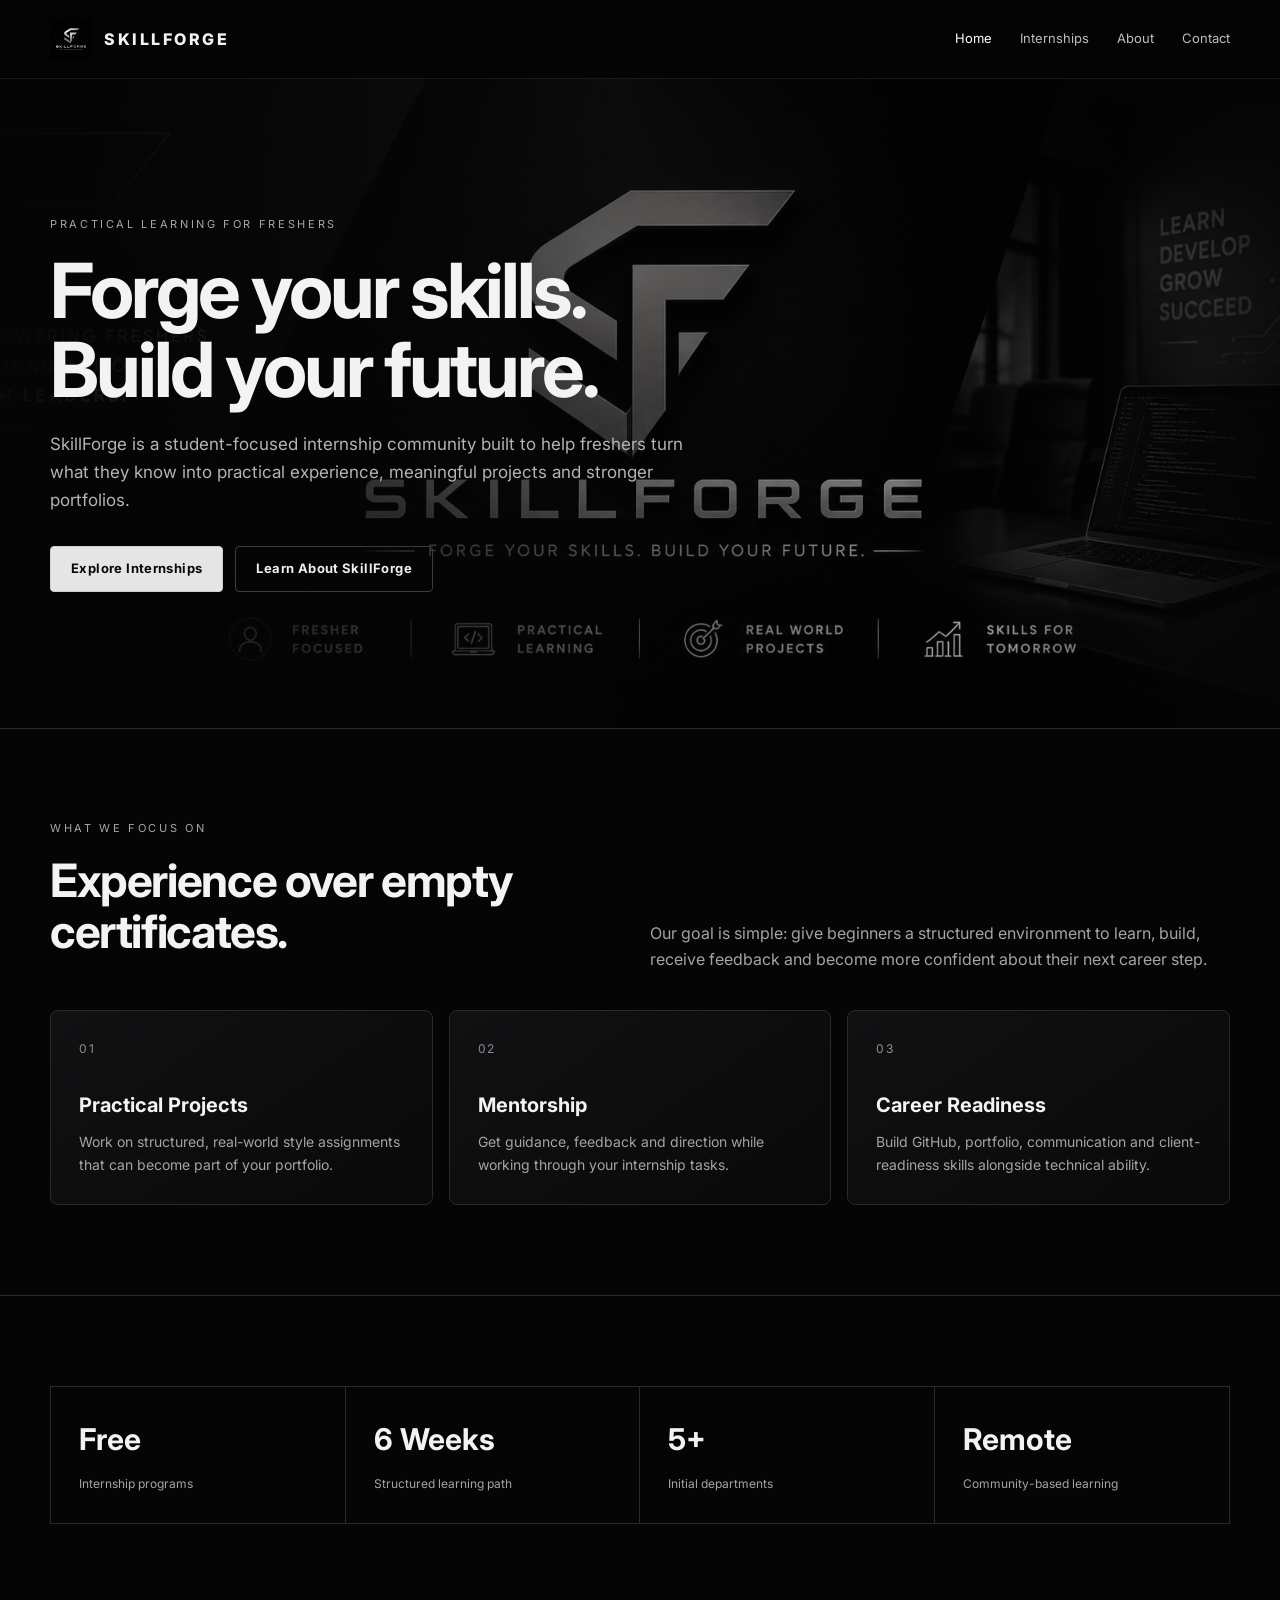
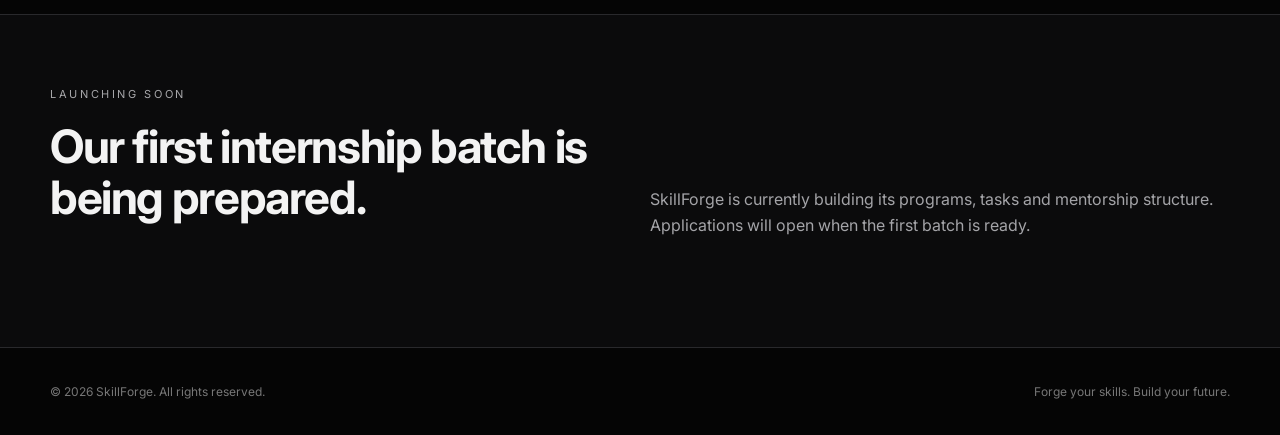
==== index.html @ a4fa40b6 "Initial SkillForge website" ====
<!doctype html>
<html lang="en">
<head><meta charset="utf-8"><meta name="viewport" content="width=device-width,initial-scale=1">
<title>SkillForge | Forge Your Skills. Build Your Future.</title><meta name="description" content="SkillForge helps students and freshers gain practical experience through internships, real-world projects and mentorship.">
<link rel="stylesheet" href="styles.css"></head>
<body>
<header class="nav"><div class="container nav-inner">
<a class="brand" href="index.html"><img src="assets/skillforge-logo.png" alt="SkillForge logo"><span>SKILLFORGE</span></a>
<button class="menu" aria-label="Open menu">Menu</button>
<nav class="links"><a class="active" href="index.html">Home</a><a href="internships.html">Internships</a><a href="about.html">About</a><a href="contact.html">Contact</a></nav>
</div></header>
<main>
<section class="hero"><div class="container"><div class="hero-content">
<div class="eyebrow">Practical learning for freshers</div>
<h1>Forge your skills. Build your future.</h1>
<p class="lead">SkillForge is a student-focused internship community built to help freshers turn what they know into practical experience, meaningful projects and stronger portfolios.</p>
<div class="buttons"><a class="btn" href="internships.html">Explore Internships</a><a class="btn secondary" href="about.html">Learn About SkillForge</a></div>
</div></div></section>
<section class="section"><div class="container">
<div class="section-head"><div><div class="eyebrow">What we focus on</div><h2>Experience over empty certificates.</h2></div><p>Our goal is simple: give beginners a structured environment to learn, build, receive feedback and become more confident about their next career step.</p></div>
<div class="grid">
<article class="card"><div class="number">01</div><h3>Practical Projects</h3><p>Work on structured, real-world style assignments that can become part of your portfolio.</p></article>
<article class="card"><div class="number">02</div><h3>Mentorship</h3><p>Get guidance, feedback and direction while working through your internship tasks.</p></article>
<article class="card"><div class="number">03</div><h3>Career Readiness</h3><p>Build GitHub, portfolio, communication and client-readiness skills alongside technical ability.</p></article>
</div></div></section>
<section class="section"><div class="container">
<div class="stats"><div class="stat"><strong>Free</strong><span>Internship programs</span></div><div class="stat"><strong>6 Weeks</strong><span>Structured learning path</span></div><div class="stat"><strong>5+</strong><span>Initial departments</span></div><div class="stat"><strong>Remote</strong><span>Community-based learning</span></div></div>
</div></section>
<section class="cta"><div class="container"><div class="section-head"><div><div class="eyebrow">Launching soon</div><h2>Our first internship batch is being prepared.</h2></div><p>SkillForge is currently building its programs, tasks and mentorship structure. Applications will open when the first batch is ready.</p></div></div></section>
</main>
<footer class="footer"><div class="container footer-inner"><span>© <span id="year"></span> SkillForge. All rights reserved.</span><span>Forge your skills. Build your future.</span></div></footer>
<script src="script.js"></script></body></html>
---- styles.css ----
@import url('https://fonts.googleapis.com/css2?family=Inter:wght@400;500;600;700;800&display=swap');

:root{
  --bg:#050505;
  --panel:#0d0d0e;
  --panel-2:#121214;
  --text:#f3f3f3;
  --muted:#a4a4a8;
  --line:#29292c;
  --silver:#d8d8d8;
  --silver-2:#8f8f93;
  --max:1180px;
}
*{box-sizing:border-box;margin:0;padding:0}
html{scroll-behavior:smooth}
body{
  font-family:Inter,system-ui,-apple-system,BlinkMacSystemFont,"Segoe UI",sans-serif;
  background:var(--bg); color:var(--text); line-height:1.65;
}
a{color:inherit;text-decoration:none}
img{max-width:100%;display:block}
.container{width:min(var(--max),calc(100% - 40px));margin:auto}
.nav{
  position:sticky;top:0;z-index:20;
  background:rgba(5,5,5,.88);backdrop-filter:blur(14px);
  border-bottom:1px solid rgba(255,255,255,.08);
}
.nav-inner{height:78px;display:flex;align-items:center;justify-content:space-between;gap:30px}
.brand{display:flex;align-items:center;gap:12px;font-weight:800;letter-spacing:.16em}
.brand img{width:42px;height:42px;object-fit:contain}
.brand span{font-size:16px}
.links{display:flex;align-items:center;gap:28px}
.links a{font-size:13px;color:#bdbdc1;transition:.2s}
.links a:hover,.links a.active{color:#fff}
.menu{display:none;background:none;border:1px solid var(--line);color:#fff;padding:9px 11px;border-radius:8px}
.hero{
  min-height:650px;display:flex;align-items:center;
  background:
    linear-gradient(90deg,rgba(5,5,5,.98) 0%,rgba(5,5,5,.76) 38%,rgba(5,5,5,.35) 75%,rgba(5,5,5,.82) 100%),
    url("assets/skillforge-cover.png") center/cover no-repeat;
  border-bottom:1px solid var(--line);
}
.hero-content{max-width:650px;padding:90px 0}
.eyebrow{text-transform:uppercase;letter-spacing:.24em;font-size:11px;color:#a7a7aa;margin-bottom:18px}
h1{font-size:clamp(42px,6vw,76px);line-height:1.03;letter-spacing:-.04em;margin-bottom:22px}
h2{font-size:clamp(30px,4vw,46px);line-height:1.1;letter-spacing:-.03em;margin-bottom:16px}
h3{font-size:20px;margin-bottom:8px}
.lead{font-size:17px;color:#b4b4b8;max-width:650px}
.buttons{display:flex;gap:12px;flex-wrap:wrap;margin-top:32px}
.btn{
  display:inline-flex;align-items:center;justify-content:center;
  min-height:46px;padding:0 20px;border-radius:4px;
  font-size:13px;font-weight:700;letter-spacing:.03em;
  border:1px solid #d0d0d0;background:#e5e5e5;color:#090909;
}
.btn.secondary{background:transparent;color:#eee;border-color:#3b3b3f}
.btn:hover{transform:translateY(-1px)}
.section{padding:90px 0;border-bottom:1px solid var(--line)}
.section-head{display:flex;justify-content:space-between;gap:30px;align-items:end;margin-bottom:38px}
.section-head p{color:var(--muted);max-width:580px}
.grid{display:grid;grid-template-columns:repeat(3,1fr);gap:16px}
.card{
  background:linear-gradient(145deg,#111113,#090909);
  border:1px solid var(--line);padding:28px;border-radius:8px;
}
.card p{color:var(--muted);font-size:14px}
.number{font-size:12px;letter-spacing:.15em;color:#8e8e92;margin-bottom:30px}
.stats{display:grid;grid-template-columns:repeat(4,1fr);border:1px solid var(--line)}
.stat{padding:28px;border-right:1px solid var(--line)}
.stat:last-child{border-right:0}
.stat strong{display:block;font-size:30px;margin-bottom:4px}
.stat span{font-size:12px;color:var(--muted)}
.page-hero{padding:100px 0 70px;background:radial-gradient(circle at 75% 20%,#18181a 0,#070707 42%,#050505 72%);border-bottom:1px solid var(--line)}
.page-hero p{color:var(--muted);max-width:700px}
.list{display:grid;gap:12px}
.list-item{display:flex;gap:16px;padding:20px 0;border-bottom:1px solid var(--line)}
.list-item b{min-width:34px;color:#aaa}
.cta{padding:70px 0;background:#0b0b0c}
.footer{padding:34px 0;color:#777;border-top:1px solid var(--line)}
.footer-inner{display:flex;justify-content:space-between;gap:20px;font-size:12px}
.form{max-width:760px}
label{display:block;font-size:12px;color:#bbb;margin-bottom:7px}
input,textarea,select{
  width:100%;background:#0b0b0c;border:1px solid #303034;color:#fff;
  padding:13px 14px;border-radius:4px;font:inherit;margin-bottom:18px;
}
textarea{min-height:150px;resize:vertical}
.note{font-size:12px;color:#777;margin-top:12px}
@media(max-width:800px){
  .links{display:none;position:absolute;left:20px;right:20px;top:72px;background:#0b0b0c;border:1px solid var(--line);padding:18px;flex-direction:column;align-items:flex-start}
  .links.open{display:flex}
  .menu{display:block}
  .grid{grid-template-columns:1fr}
  .stats{grid-template-columns:1fr 1fr}
  .stat:nth-child(2){border-right:0}
  .stat{border-bottom:1px solid var(--line)}
  .stat:nth-child(3){border-right:1px solid var(--line)}
  .hero{min-height:590px;background-position:center}
  .section{padding:65px 0}
  .section-head{display:block}
  .footer-inner{display:block}
}
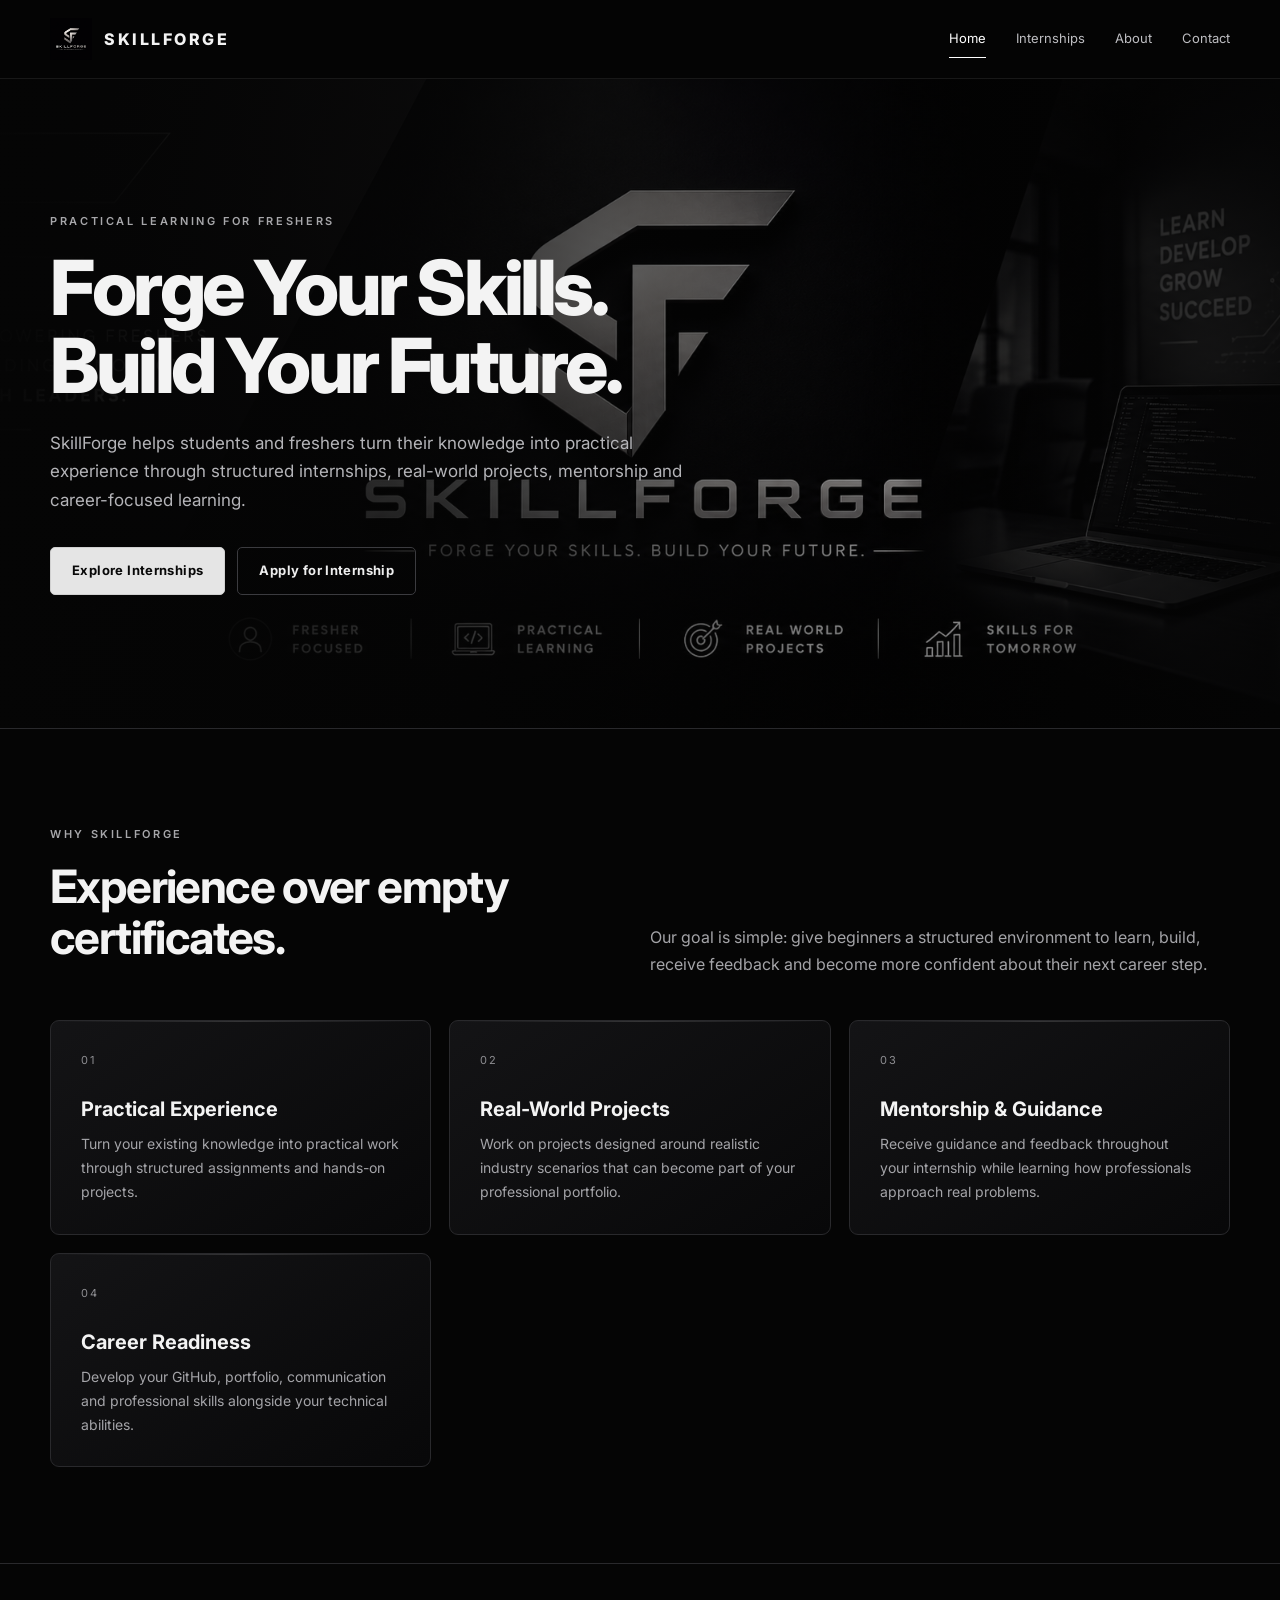
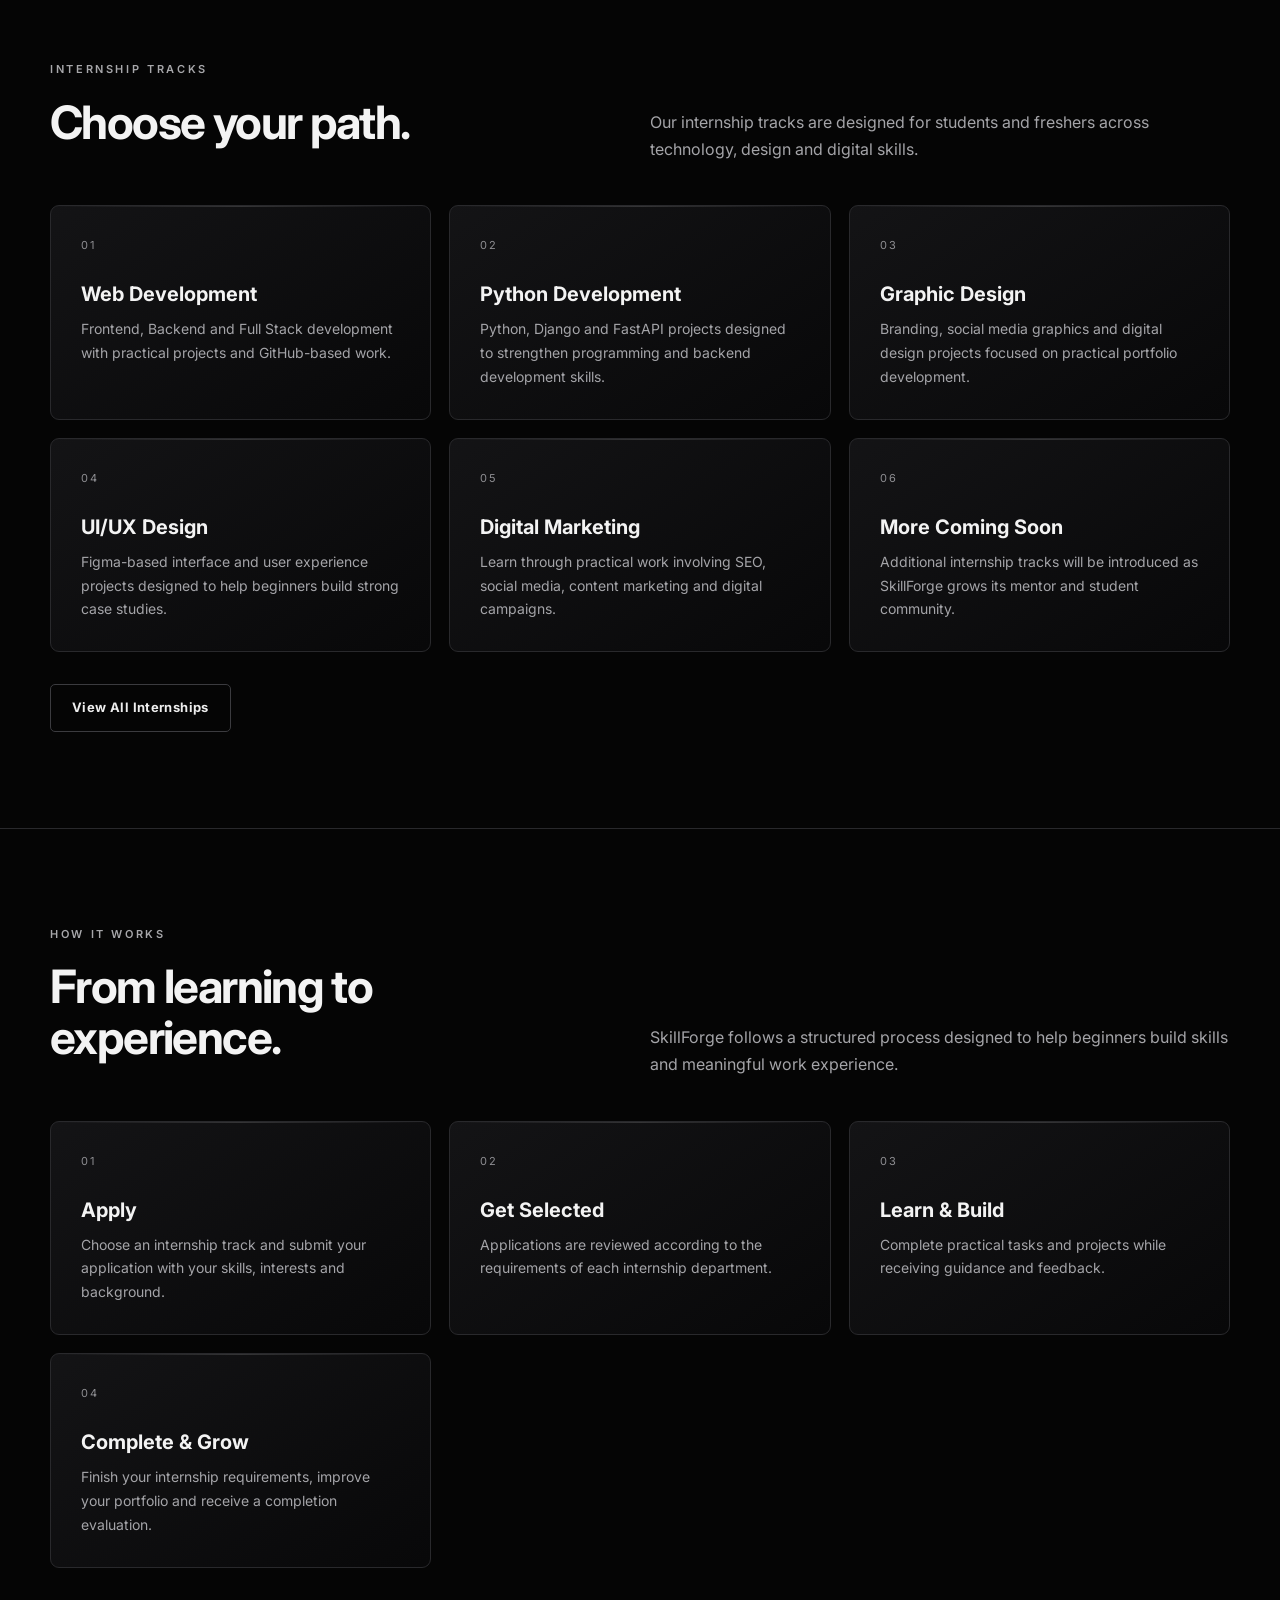
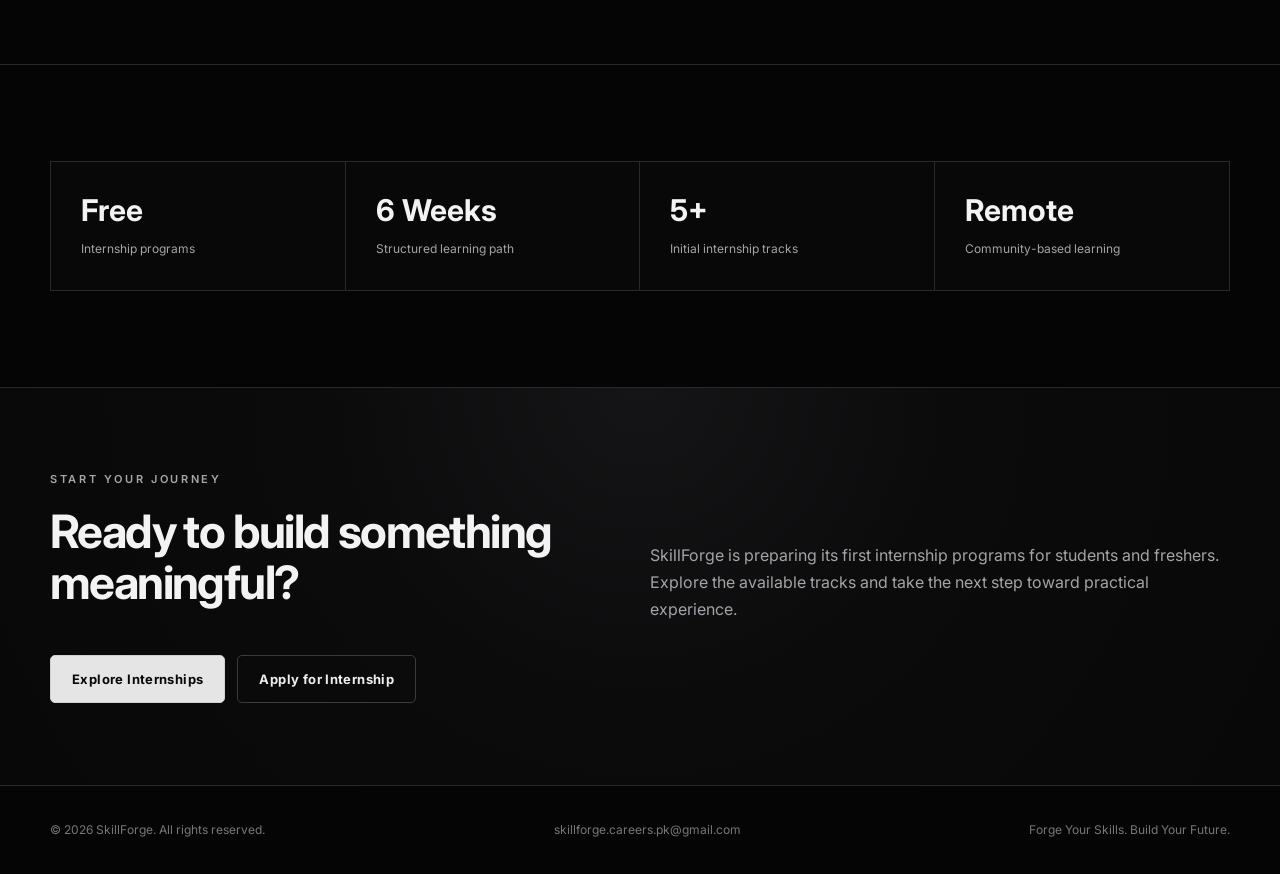
==== commit a4eaa24f: "Polish SkillForge website" ====
--- a/index.html
+++ b/index.html
@@ -1,32 +1,577 @@
 <!doctype html>
 <html lang="en">
-<head><meta charset="utf-8"><meta name="viewport" content="width=device-width,initial-scale=1">
-<title>SkillForge | Forge Your Skills. Build Your Future.</title><meta name="description" content="SkillForge helps students and freshers gain practical experience through internships, real-world projects and mentorship.">
-<link rel="stylesheet" href="styles.css"></head>
+
+<head>
+  <meta charset="utf-8">
+  <meta name="viewport" content="width=device-width,initial-scale=1">
+
+  <title>SkillForge | Forge Your Skills. Build Your Future.</title>
+
+  <meta
+    name="description"
+    content="SkillForge helps students and freshers gain practical experience through structured internships, real-world projects, mentorship and career-focused learning."
+  >
+
+  <link rel="stylesheet" href="styles.css">
+</head>
+
 <body>
-<header class="nav"><div class="container nav-inner">
-<a class="brand" href="index.html"><img src="assets/skillforge-logo.png" alt="SkillForge logo"><span>SKILLFORGE</span></a>
-<button class="menu" aria-label="Open menu">Menu</button>
-<nav class="links"><a class="active" href="index.html">Home</a><a href="internships.html">Internships</a><a href="about.html">About</a><a href="contact.html">Contact</a></nav>
-</div></header>
-<main>
-<section class="hero"><div class="container"><div class="hero-content">
-<div class="eyebrow">Practical learning for freshers</div>
-<h1>Forge your skills. Build your future.</h1>
-<p class="lead">SkillForge is a student-focused internship community built to help freshers turn what they know into practical experience, meaningful projects and stronger portfolios.</p>
-<div class="buttons"><a class="btn" href="internships.html">Explore Internships</a><a class="btn secondary" href="about.html">Learn About SkillForge</a></div>
-</div></div></section>
-<section class="section"><div class="container">
-<div class="section-head"><div><div class="eyebrow">What we focus on</div><h2>Experience over empty certificates.</h2></div><p>Our goal is simple: give beginners a structured environment to learn, build, receive feedback and become more confident about their next career step.</p></div>
-<div class="grid">
-<article class="card"><div class="number">01</div><h3>Practical Projects</h3><p>Work on structured, real-world style assignments that can become part of your portfolio.</p></article>
-<article class="card"><div class="number">02</div><h3>Mentorship</h3><p>Get guidance, feedback and direction while working through your internship tasks.</p></article>
-<article class="card"><div class="number">03</div><h3>Career Readiness</h3><p>Build GitHub, portfolio, communication and client-readiness skills alongside technical ability.</p></article>
-</div></div></section>
-<section class="section"><div class="container">
-<div class="stats"><div class="stat"><strong>Free</strong><span>Internship programs</span></div><div class="stat"><strong>6 Weeks</strong><span>Structured learning path</span></div><div class="stat"><strong>5+</strong><span>Initial departments</span></div><div class="stat"><strong>Remote</strong><span>Community-based learning</span></div></div>
-</div></section>
-<section class="cta"><div class="container"><div class="section-head"><div><div class="eyebrow">Launching soon</div><h2>Our first internship batch is being prepared.</h2></div><p>SkillForge is currently building its programs, tasks and mentorship structure. Applications will open when the first batch is ready.</p></div></div></section>
-</main>
-<footer class="footer"><div class="container footer-inner"><span>© <span id="year"></span> SkillForge. All rights reserved.</span><span>Forge your skills. Build your future.</span></div></footer>
-<script src="script.js"></script></body></html>+
+  <!-- NAVIGATION -->
+  <header class="nav">
+    <div class="container nav-inner">
+
+      <a class="brand" href="index.html">
+        <img src="assets/skillforge-logo.png" alt="SkillForge logo">
+        <span>SKILLFORGE</span>
+      </a>
+
+      <button class="menu" aria-label="Open menu">
+        Menu
+      </button>
+
+      <nav class="links">
+        <a class="active" href="index.html">Home</a>
+        <a href="internships.html">Internships</a>
+        <a href="about.html">About</a>
+        <a href="contact.html">Contact</a>
+      </nav>
+
+    </div>
+  </header>
+
+
+  <main>
+
+    <!-- HERO SECTION -->
+    <section class="hero">
+
+      <div class="container">
+
+        <div class="hero-content">
+
+          <div class="eyebrow">
+            PRACTICAL LEARNING FOR FRESHERS
+          </div>
+
+          <h1>
+            Forge Your Skills.<br>
+            Build Your Future.
+          </h1>
+
+          <p class="lead">
+            SkillForge helps students and freshers turn their knowledge
+            into practical experience through structured internships,
+            real-world projects, mentorship and career-focused learning.
+          </p>
+
+          <div class="buttons">
+
+            <a class="btn" href="internships.html">
+              Explore Internships
+            </a>
+
+            <a
+              class="btn secondary"
+              href="https://docs.google.com/forms/d/e/1FAIpQLScp_QTxuHigA4d_ln9LkwGpGpLbpbYyFqH_f4jM0b0u-lU4zQ/viewform?usp=header"
+              target="_blank"
+              rel="noopener noreferrer"
+            >
+              Apply for Internship
+            </a>
+
+          </div>
+
+        </div>
+
+      </div>
+
+    </section>
+
+
+    <!-- WHY SKILLFORGE -->
+    <section class="section">
+
+      <div class="container">
+
+        <div class="section-head">
+
+          <div>
+
+            <div class="eyebrow">
+              WHY SKILLFORGE
+            </div>
+
+            <h2>
+              Experience over empty certificates.
+            </h2>
+
+          </div>
+
+          <p>
+            Our goal is simple: give beginners a structured environment
+            to learn, build, receive feedback and become more confident
+            about their next career step.
+          </p>
+
+        </div>
+
+
+        <div class="grid">
+
+          <article class="card">
+
+            <div class="number">
+              01
+            </div>
+
+            <h3>
+              Practical Experience
+            </h3>
+
+            <p>
+              Turn your existing knowledge into practical work through
+              structured assignments and hands-on projects.
+            </p>
+
+          </article>
+
+
+          <article class="card">
+
+            <div class="number">
+              02
+            </div>
+
+            <h3>
+              Real-World Projects
+            </h3>
+
+            <p>
+              Work on projects designed around realistic industry
+              scenarios that can become part of your professional portfolio.
+            </p>
+
+          </article>
+
+
+          <article class="card">
+
+            <div class="number">
+              03
+            </div>
+
+            <h3>
+              Mentorship & Guidance
+            </h3>
+
+            <p>
+              Receive guidance and feedback throughout your internship
+              while learning how professionals approach real problems.
+            </p>
+
+          </article>
+
+
+          <article class="card">
+
+            <div class="number">
+              04
+            </div>
+
+            <h3>
+              Career Readiness
+            </h3>
+
+            <p>
+              Develop your GitHub, portfolio, communication and
+              professional skills alongside your technical abilities.
+            </p>
+
+          </article>
+
+        </div>
+
+      </div>
+
+    </section>
+
+
+    <!-- INTERNSHIP TRACKS -->
+    <section class="section">
+
+      <div class="container">
+
+        <div class="section-head">
+
+          <div>
+
+            <div class="eyebrow">
+              INTERNSHIP TRACKS
+            </div>
+
+            <h2>
+              Choose your path.
+            </h2>
+
+          </div>
+
+          <p>
+            Our internship tracks are designed for students and freshers
+            across technology, design and digital skills.
+          </p>
+
+        </div>
+
+
+        <div class="grid">
+
+          <article class="card">
+
+            <div class="number">
+              01
+            </div>
+
+            <h3>
+              Web Development
+            </h3>
+
+            <p>
+              Frontend, Backend and Full Stack development with
+              practical projects and GitHub-based work.
+            </p>
+
+          </article>
+
+
+          <article class="card">
+
+            <div class="number">
+              02
+            </div>
+
+            <h3>
+              Python Development
+            </h3>
+
+            <p>
+              Python, Django and FastAPI projects designed to strengthen
+              programming and backend development skills.
+            </p>
+
+          </article>
+
+
+          <article class="card">
+
+            <div class="number">
+              03
+            </div>
+
+            <h3>
+              Graphic Design
+            </h3>
+
+            <p>
+              Branding, social media graphics and digital design projects
+              focused on practical portfolio development.
+            </p>
+
+          </article>
+
+
+          <article class="card">
+
+            <div class="number">
+              04
+            </div>
+
+            <h3>
+              UI/UX Design
+            </h3>
+
+            <p>
+              Figma-based interface and user experience projects designed
+              to help beginners build strong case studies.
+            </p>
+
+          </article>
+
+
+          <article class="card">
+
+            <div class="number">
+              05
+            </div>
+
+            <h3>
+              Digital Marketing
+            </h3>
+
+            <p>
+              Learn through practical work involving SEO, social media,
+              content marketing and digital campaigns.
+            </p>
+
+          </article>
+
+
+          <article class="card">
+
+            <div class="number">
+              06
+            </div>
+
+            <h3>
+              More Coming Soon
+            </h3>
+
+            <p>
+              Additional internship tracks will be introduced as
+              SkillForge grows its mentor and student community.
+            </p>
+
+          </article>
+
+        </div>
+
+
+        <div class="buttons">
+
+          <a class="btn secondary" href="internships.html">
+            View All Internships
+          </a>
+
+        </div>
+
+      </div>
+
+    </section>
+
+
+    <!-- HOW IT WORKS -->
+    <section class="section">
+
+      <div class="container">
+
+        <div class="section-head">
+
+          <div>
+
+            <div class="eyebrow">
+              HOW IT WORKS
+            </div>
+
+            <h2>
+              From learning to experience.
+            </h2>
+
+          </div>
+
+          <p>
+            SkillForge follows a structured process designed to help
+            beginners build skills and meaningful work experience.
+          </p>
+
+        </div>
+
+
+        <div class="grid">
+
+          <article class="card">
+
+            <div class="number">
+              01
+            </div>
+
+            <h3>
+              Apply
+            </h3>
+
+            <p>
+              Choose an internship track and submit your application
+              with your skills, interests and background.
+            </p>
+
+          </article>
+
+
+          <article class="card">
+
+            <div class="number">
+              02
+            </div>
+
+            <h3>
+              Get Selected
+            </h3>
+
+            <p>
+              Applications are reviewed according to the requirements
+              of each internship department.
+            </p>
+
+          </article>
+
+
+          <article class="card">
+
+            <div class="number">
+              03
+            </div>
+
+            <h3>
+              Learn & Build
+            </h3>
+
+            <p>
+              Complete practical tasks and projects while receiving
+              guidance and feedback.
+            </p>
+
+          </article>
+
+
+          <article class="card">
+
+            <div class="number">
+              04
+            </div>
+
+            <h3>
+              Complete & Grow
+            </h3>
+
+            <p>
+              Finish your internship requirements, improve your portfolio
+              and receive a completion evaluation.
+            </p>
+
+          </article>
+
+        </div>
+
+      </div>
+
+    </section>
+
+
+    <!-- PROGRAM HIGHLIGHTS -->
+    <section class="section">
+
+      <div class="container">
+
+        <div class="stats">
+
+          <div class="stat">
+            <strong>Free</strong>
+            <span>Internship programs</span>
+          </div>
+
+          <div class="stat">
+            <strong>6 Weeks</strong>
+            <span>Structured learning path</span>
+          </div>
+
+          <div class="stat">
+            <strong>5+</strong>
+            <span>Initial internship tracks</span>
+          </div>
+
+          <div class="stat">
+            <strong>Remote</strong>
+            <span>Community-based learning</span>
+          </div>
+
+        </div>
+
+      </div>
+
+    </section>
+
+
+    <!-- FINAL CTA -->
+    <section class="cta">
+
+      <div class="container">
+
+        <div class="section-head">
+
+          <div>
+
+            <div class="eyebrow">
+              START YOUR JOURNEY
+            </div>
+
+            <h2>
+              Ready to build something meaningful?
+            </h2>
+
+          </div>
+
+          <p>
+            SkillForge is preparing its first internship programs for
+            students and freshers. Explore the available tracks and
+            take the next step toward practical experience.
+          </p>
+
+        </div>
+
+
+        <div class="buttons">
+
+          <a class="btn" href="internships.html">
+            Explore Internships
+          </a>
+
+          <a
+            class="btn secondary"
+            href="https://docs.google.com/forms/d/e/1FAIpQLScp_QTxuHigA4d_ln9LkwGpGpLbpbYyFqH_f4jM0b0u-lU4zQ/viewform?usp=header"
+            target="_blank"
+            rel="noopener noreferrer"
+          >
+            Apply for Internship
+          </a>
+
+        </div>
+
+      </div>
+
+    </section>
+
+  </main>
+
+
+  <!-- FOOTER -->
+  <footer class="footer">
+
+    <div class="container footer-inner">
+
+      <div>
+        <span>
+          © <span id="year"></span> SkillForge. All rights reserved.
+        </span>
+      </div>
+
+      <div>
+        <span>
+          skillforge.careers.pk@gmail.com
+        </span>
+      </div>
+
+      <div>
+        <span>
+          Forge Your Skills. Build Your Future.
+        </span>
+      </div>
+
+    </div>
+
+  </footer>
+
+
+  <script src="script.js"></script>
+
+</body>
+
+</html>
--- a/styles.css
+++ b/styles.css
@@ -1,4 +1,3 @@
-
 @import url('https://fonts.googleapis.com/css2?family=Inter:wght@400;500;600;700;800&display=swap');
 
 :root{
@@ -12,92 +11,870 @@
   --silver-2:#8f8f93;
   --max:1180px;
 }
-*{box-sizing:border-box;margin:0;padding:0}
-html{scroll-behavior:smooth}
+
+/* =========================
+   RESET
+========================= */
+
+*{
+  box-sizing:border-box;
+  margin:0;
+  padding:0;
+}
+
+html{
+  scroll-behavior:smooth;
+}
+
 body{
   font-family:Inter,system-ui,-apple-system,BlinkMacSystemFont,"Segoe UI",sans-serif;
-  background:var(--bg); color:var(--text); line-height:1.65;
-}
-a{color:inherit;text-decoration:none}
-img{max-width:100%;display:block}
-.container{width:min(var(--max),calc(100% - 40px));margin:auto}
+  background:var(--bg);
+  color:var(--text);
+  line-height:1.65;
+  overflow-x:hidden;
+}
+
+a{
+  color:inherit;
+  text-decoration:none;
+}
+
+img{
+  max-width:100%;
+  display:block;
+}
+
+button,
+input,
+textarea,
+select{
+  font-family:inherit;
+}
+
+.container{
+  width:min(var(--max),calc(100% - 40px));
+  margin:auto;
+}
+
+
+/* =========================
+   NAVIGATION
+========================= */
+
 .nav{
-  position:sticky;top:0;z-index:20;
-  background:rgba(5,5,5,.88);backdrop-filter:blur(14px);
+  position:sticky;
+  top:0;
+  z-index:20;
+  background:rgba(5,5,5,.88);
+  backdrop-filter:blur(16px);
+  -webkit-backdrop-filter:blur(16px);
   border-bottom:1px solid rgba(255,255,255,.08);
 }
-.nav-inner{height:78px;display:flex;align-items:center;justify-content:space-between;gap:30px}
-.brand{display:flex;align-items:center;gap:12px;font-weight:800;letter-spacing:.16em}
-.brand img{width:42px;height:42px;object-fit:contain}
-.brand span{font-size:16px}
-.links{display:flex;align-items:center;gap:28px}
-.links a{font-size:13px;color:#bdbdc1;transition:.2s}
-.links a:hover,.links a.active{color:#fff}
-.menu{display:none;background:none;border:1px solid var(--line);color:#fff;padding:9px 11px;border-radius:8px}
+
+.nav-inner{
+  height:78px;
+  display:flex;
+  align-items:center;
+  justify-content:space-between;
+  gap:30px;
+}
+
+.brand{
+  display:flex;
+  align-items:center;
+  gap:12px;
+  font-weight:800;
+  letter-spacing:.16em;
+  transition:opacity .2s ease;
+}
+
+.brand:hover{
+  opacity:.82;
+}
+
+.brand img{
+  width:42px;
+  height:42px;
+  object-fit:contain;
+}
+
+.brand span{
+  font-size:16px;
+}
+
+.links{
+  display:flex;
+  align-items:center;
+  gap:30px;
+}
+
+.links a{
+  position:relative;
+  font-size:13px;
+  color:#bdbdc1;
+  transition:color .2s ease;
+}
+
+.links a::after{
+  content:"";
+  position:absolute;
+  left:0;
+  bottom:-8px;
+  width:0;
+  height:1px;
+  background:#fff;
+  transition:width .2s ease;
+}
+
+.links a:hover,
+.links a.active{
+  color:#fff;
+}
+
+.links a:hover::after,
+.links a.active::after{
+  width:100%;
+}
+
+.menu{
+  display:none;
+  background:transparent;
+  border:1px solid var(--line);
+  color:#fff;
+  padding:9px 13px;
+  border-radius:6px;
+  cursor:pointer;
+  transition:.2s ease;
+}
+
+.menu:hover{
+  background:#111113;
+  border-color:#444448;
+}
+
+
+/* =========================
+   HERO
+========================= */
+
 .hero{
-  min-height:650px;display:flex;align-items:center;
+  min-height:650px;
+  display:flex;
+  align-items:center;
+
   background:
-    linear-gradient(90deg,rgba(5,5,5,.98) 0%,rgba(5,5,5,.76) 38%,rgba(5,5,5,.35) 75%,rgba(5,5,5,.82) 100%),
+    linear-gradient(
+      90deg,
+      rgba(5,5,5,.99) 0%,
+      rgba(5,5,5,.82) 35%,
+      rgba(5,5,5,.42) 70%,
+      rgba(5,5,5,.80) 100%
+    ),
     url("assets/skillforge-cover.png") center/cover no-repeat;
+
   border-bottom:1px solid var(--line);
 }
-.hero-content{max-width:650px;padding:90px 0}
-.eyebrow{text-transform:uppercase;letter-spacing:.24em;font-size:11px;color:#a7a7aa;margin-bottom:18px}
-h1{font-size:clamp(42px,6vw,76px);line-height:1.03;letter-spacing:-.04em;margin-bottom:22px}
-h2{font-size:clamp(30px,4vw,46px);line-height:1.1;letter-spacing:-.03em;margin-bottom:16px}
-h3{font-size:20px;margin-bottom:8px}
-.lead{font-size:17px;color:#b4b4b8;max-width:650px}
-.buttons{display:flex;gap:12px;flex-wrap:wrap;margin-top:32px}
+
+.hero-content{
+  max-width:680px;
+  padding:100px 0;
+}
+
+.eyebrow{
+  text-transform:uppercase;
+  letter-spacing:.24em;
+  font-size:11px;
+  font-weight:600;
+  color:#a7a7aa;
+  margin-bottom:18px;
+}
+
+h1{
+  font-size:clamp(42px,6vw,76px);
+  line-height:1.03;
+  letter-spacing:-.045em;
+  margin-bottom:24px;
+  font-weight:800;
+}
+
+h2{
+  font-size:clamp(30px,4vw,46px);
+  line-height:1.1;
+  letter-spacing:-.035em;
+  margin-bottom:16px;
+  font-weight:700;
+}
+
+h3{
+  font-size:20px;
+  line-height:1.25;
+  margin-bottom:10px;
+  font-weight:700;
+}
+
+p{
+  line-height:1.7;
+}
+
+.lead{
+  font-size:17px;
+  color:#b4b4b8;
+  max-width:650px;
+}
+
+
+/* =========================
+   BUTTONS
+========================= */
+
+.buttons{
+  display:flex;
+  gap:12px;
+  flex-wrap:wrap;
+  margin-top:32px;
+}
+
 .btn{
-  display:inline-flex;align-items:center;justify-content:center;
-  min-height:46px;padding:0 20px;border-radius:4px;
-  font-size:13px;font-weight:700;letter-spacing:.03em;
-  border:1px solid #d0d0d0;background:#e5e5e5;color:#090909;
-}
-.btn.secondary{background:transparent;color:#eee;border-color:#3b3b3f}
-.btn:hover{transform:translateY(-1px)}
-.section{padding:90px 0;border-bottom:1px solid var(--line)}
-.section-head{display:flex;justify-content:space-between;gap:30px;align-items:end;margin-bottom:38px}
-.section-head p{color:var(--muted);max-width:580px}
-.grid{display:grid;grid-template-columns:repeat(3,1fr);gap:16px}
+  display:inline-flex;
+  align-items:center;
+  justify-content:center;
+  min-height:48px;
+  padding:0 21px;
+  border-radius:5px;
+
+  font-size:13px;
+  font-weight:700;
+  letter-spacing:.03em;
+
+  border:1px solid #d0d0d0;
+  background:#e5e5e5;
+  color:#090909;
+
+  cursor:pointer;
+  transition:
+    transform .2s ease,
+    background .2s ease,
+    border-color .2s ease,
+    color .2s ease,
+    box-shadow .2s ease;
+}
+
+.btn:hover{
+  transform:translateY(-2px);
+  background:#fff;
+  box-shadow:0 10px 30px rgba(255,255,255,.08);
+}
+
+.btn.secondary{
+  background:transparent;
+  color:#eee;
+  border-color:#3b3b3f;
+}
+
+.btn.secondary:hover{
+  background:#151517;
+  border-color:#66666b;
+  color:#fff;
+  box-shadow:0 10px 30px rgba(0,0,0,.25);
+}
+
+
+/* =========================
+   SECTIONS
+========================= */
+
+.section{
+  padding:96px 0;
+  border-bottom:1px solid var(--line);
+}
+
+.section-head{
+  display:flex;
+  justify-content:space-between;
+  gap:40px;
+  align-items:end;
+  margin-bottom:42px;
+}
+
+.section-head > div{
+  flex:1;
+}
+
+.section-head > p{
+  color:var(--muted);
+  max-width:580px;
+}
+
+
+/* =========================
+   CARDS
+========================= */
+
+.grid{
+  display:grid;
+  grid-template-columns:repeat(3,1fr);
+  gap:18px;
+}
+
 .card{
-  background:linear-gradient(145deg,#111113,#090909);
-  border:1px solid var(--line);padding:28px;border-radius:8px;
-}
-.card p{color:var(--muted);font-size:14px}
-.number{font-size:12px;letter-spacing:.15em;color:#8e8e92;margin-bottom:30px}
-.stats{display:grid;grid-template-columns:repeat(4,1fr);border:1px solid var(--line)}
-.stat{padding:28px;border-right:1px solid var(--line)}
-.stat:last-child{border-right:0}
-.stat strong{display:block;font-size:30px;margin-bottom:4px}
-.stat span{font-size:12px;color:var(--muted)}
-.page-hero{padding:100px 0 70px;background:radial-gradient(circle at 75% 20%,#18181a 0,#070707 42%,#050505 72%);border-bottom:1px solid var(--line)}
-.page-hero p{color:var(--muted);max-width:700px}
-.list{display:grid;gap:12px}
-.list-item{display:flex;gap:16px;padding:20px 0;border-bottom:1px solid var(--line)}
-.list-item b{min-width:34px;color:#aaa}
-.cta{padding:70px 0;background:#0b0b0c}
-.footer{padding:34px 0;color:#777;border-top:1px solid var(--line)}
-.footer-inner{display:flex;justify-content:space-between;gap:20px;font-size:12px}
-.form{max-width:760px}
-label{display:block;font-size:12px;color:#bbb;margin-bottom:7px}
-input,textarea,select{
-  width:100%;background:#0b0b0c;border:1px solid #303034;color:#fff;
-  padding:13px 14px;border-radius:4px;font:inherit;margin-bottom:18px;
-}
-textarea{min-height:150px;resize:vertical}
-.note{font-size:12px;color:#777;margin-top:12px}
+  position:relative;
+  background:
+    linear-gradient(
+      145deg,
+      rgba(20,20,22,.98),
+      rgba(8,8,9,.98)
+    );
+
+  border:1px solid var(--line);
+  padding:30px;
+  border-radius:9px;
+
+  overflow:hidden;
+
+  transition:
+    transform .25s ease,
+    border-color .25s ease,
+    background .25s ease;
+}
+
+.card::before{
+  content:"";
+  position:absolute;
+  top:0;
+  left:0;
+  width:100%;
+  height:1px;
+  background:linear-gradient(
+    90deg,
+    transparent,
+    rgba(255,255,255,.25),
+    transparent
+  );
+  opacity:.6;
+}
+
+.card:hover{
+  transform:translateY(-4px);
+  border-color:#3d3d42;
+  background:
+    linear-gradient(
+      145deg,
+      rgba(25,25,27,.98),
+      rgba(9,9,10,.98)
+    );
+}
+
+.card p{
+  color:var(--muted);
+  font-size:14px;
+}
+
+.card p + p{
+  margin-top:12px;
+}
+
+.card strong{
+  color:#d6d6d8;
+  font-weight:600;
+}
+
+.number{
+  font-size:11px;
+  letter-spacing:.18em;
+  color:#8e8e92;
+  margin-bottom:28px;
+}
+
+
+/* =========================
+   STATS
+========================= */
+
+.stats{
+  display:grid;
+  grid-template-columns:repeat(4,1fr);
+  border:1px solid var(--line);
+  background:#080809;
+}
+
+.stat{
+  padding:30px;
+  border-right:1px solid var(--line);
+}
+
+.stat:last-child{
+  border-right:0;
+}
+
+.stat strong{
+  display:block;
+  font-size:30px;
+  line-height:1.2;
+  margin-bottom:6px;
+}
+
+.stat span{
+  font-size:12px;
+  color:var(--muted);
+}
+
+
+/* =========================
+   PAGE HERO
+========================= */
+
+.page-hero{
+  padding:110px 0 78px;
+
+  background:
+    radial-gradient(
+      circle at 78% 20%,
+      #18181a 0,
+      #090909 40%,
+      #050505 72%
+    );
+
+  border-bottom:1px solid var(--line);
+}
+
+.page-hero h1{
+  max-width:850px;
+}
+
+.page-hero p{
+  color:var(--muted);
+  max-width:720px;
+  font-size:16px;
+}
+
+
+/* =========================
+   LIST
+========================= */
+
+.list{
+  display:grid;
+  gap:0;
+  border-top:1px solid var(--line);
+}
+
+.list-item{
+  display:flex;
+  gap:24px;
+  padding:25px 4px;
+  border-bottom:1px solid var(--line);
+  transition:padding-left .2s ease;
+}
+
+.list-item:hover{
+  padding-left:10px;
+}
+
+.list-item b{
+  min-width:34px;
+  color:#aaa;
+  font-size:12px;
+  letter-spacing:.12em;
+  padding-top:3px;
+}
+
+.list-item h3{
+  margin-bottom:6px;
+}
+
+.list-item p{
+  color:var(--muted);
+  font-size:14px;
+  max-width:760px;
+}
+
+
+/* =========================
+   CTA
+========================= */
+
+.cta{
+  padding:82px 0;
+  background:
+    radial-gradient(
+      circle at 50% 0%,
+      #151517 0,
+      #0b0b0c 42%,
+      #080808 100%
+    );
+}
+
+.cta .section-head{
+  margin-bottom:0;
+}
+
+.cta .section-head p{
+  color:#a4a4a8;
+}
+
+
+/* =========================
+   FOOTER
+========================= */
+
+.footer{
+  padding:34px 0;
+  color:#777;
+  border-top:1px solid var(--line);
+  background:#050505;
+}
+
+.footer-inner{
+  display:flex;
+  justify-content:space-between;
+  gap:20px;
+  font-size:12px;
+}
+
+.footer-inner span{
+  color:#777;
+}
+
+
+/* =========================
+   FORMS
+========================= */
+
+.form{
+  max-width:760px;
+}
+
+label{
+  display:block;
+  font-size:12px;
+  color:#bbb;
+  margin-bottom:7px;
+}
+
+input,
+textarea,
+select{
+  width:100%;
+  background:#0b0b0c;
+  border:1px solid #303034;
+  color:#fff;
+  padding:13px 14px;
+  border-radius:5px;
+  font:inherit;
+  margin-bottom:18px;
+  outline:none;
+  transition:
+    border-color .2s ease,
+    background .2s ease,
+    box-shadow .2s ease;
+}
+
+input:focus,
+textarea:focus,
+select:focus{
+  border-color:#68686d;
+  background:#0e0e10;
+  box-shadow:0 0 0 3px rgba(255,255,255,.04);
+}
+
+input::placeholder,
+textarea::placeholder{
+  color:#66666b;
+}
+
+textarea{
+  min-height:150px;
+  resize:vertical;
+}
+
+.note{
+  font-size:12px;
+  color:#777;
+  margin-top:12px;
+}
+
+
+/* =========================
+   SELECTION
+========================= */
+
+::selection{
+  background:#d8d8d8;
+  color:#050505;
+}
+
+
+/* =========================
+   SCROLLBAR
+========================= */
+
+::-webkit-scrollbar{
+  width:9px;
+}
+
+::-webkit-scrollbar-track{
+  background:#050505;
+}
+
+::-webkit-scrollbar-thumb{
+  background:#29292c;
+  border-radius:10px;
+}
+
+::-webkit-scrollbar-thumb:hover{
+  background:#414146;
+}
+
+
+/* =========================
+   MOBILE
+========================= */
+
 @media(max-width:800px){
-  .links{display:none;position:absolute;left:20px;right:20px;top:72px;background:#0b0b0c;border:1px solid var(--line);padding:18px;flex-direction:column;align-items:flex-start}
-  .links.open{display:flex}
-  .menu{display:block}
-  .grid{grid-template-columns:1fr}
-  .stats{grid-template-columns:1fr 1fr}
-  .stat:nth-child(2){border-right:0}
-  .stat{border-bottom:1px solid var(--line)}
-  .stat:nth-child(3){border-right:1px solid var(--line)}
-  .hero{min-height:590px;background-position:center}
-  .section{padding:65px 0}
-  .section-head{display:block}
-  .footer-inner{display:block}
-}
+
+  .container{
+    width:min(var(--max),calc(100% - 28px));
+  }
+
+  .nav-inner{
+    height:72px;
+  }
+
+  .brand{
+    gap:9px;
+  }
+
+  .brand img{
+    width:38px;
+    height:38px;
+  }
+
+  .brand span{
+    font-size:14px;
+    letter-spacing:.13em;
+  }
+
+  .links{
+    display:none;
+    position:absolute;
+    left:14px;
+    right:14px;
+    top:72px;
+
+    background:rgba(11,11,12,.98);
+    border:1px solid var(--line);
+    border-radius:7px;
+
+    padding:18px;
+
+    flex-direction:column;
+    align-items:flex-start;
+    gap:18px;
+
+    box-shadow:0 20px 50px rgba(0,0,0,.45);
+  }
+
+  .links.open{
+    display:flex;
+  }
+
+  .links a::after{
+    display:none;
+  }
+
+  .menu{
+    display:block;
+  }
+
+
+  /* HERO */
+
+  .hero{
+    min-height:590px;
+
+    background:
+      linear-gradient(
+        180deg,
+        rgba(5,5,5,.86) 0%,
+        rgba(5,5,5,.70) 55%,
+        rgba(5,5,5,.96) 100%
+      ),
+      url("assets/skillforge-cover.png") center/cover no-repeat;
+  }
+
+  .hero-content{
+    padding:80px 0;
+  }
+
+  h1{
+    font-size:clamp(40px,12vw,58px);
+  }
+
+  h2{
+    font-size:clamp(29px,9vw,40px);
+  }
+
+  .lead{
+    font-size:15px;
+  }
+
+
+  /* SECTIONS */
+
+  .section{
+    padding:68px 0;
+  }
+
+  .section-head{
+    display:block;
+    margin-bottom:30px;
+  }
+
+  .section-head > p{
+    margin-top:18px;
+  }
+
+
+  /* GRID */
+
+  .grid{
+    grid-template-columns:1fr;
+    gap:14px;
+  }
+
+  .card{
+    padding:25px;
+  }
+
+
+  /* STATS */
+
+  .stats{
+    grid-template-columns:1fr 1fr;
+  }
+
+  .stat{
+    padding:23px 18px;
+    border-bottom:1px solid var(--line);
+  }
+
+  .stat:nth-child(2){
+    border-right:0;
+  }
+
+  .stat:nth-child(3){
+    border-right:1px solid var(--line);
+  }
+
+  .stat:nth-child(3),
+  .stat:nth-child(4){
+    border-bottom:0;
+  }
+
+  .stat strong{
+    font-size:25px;
+  }
+
+
+  /* PAGE HERO */
+
+  .page-hero{
+    padding:78px 0 58px;
+  }
+
+  .page-hero h1{
+    font-size:clamp(38px,11vw,54px);
+  }
+
+
+  /* LIST */
+
+  .list-item{
+    gap:16px;
+    padding:22px 2px;
+  }
+
+
+  /* CTA */
+
+  .cta{
+    padding:65px 0;
+  }
+
+
+  /* FOOTER */
+
+  .footer-inner{
+    display:block;
+  }
+
+  .footer-inner > div{
+    margin-bottom:8px;
+  }
+
+  .footer-inner > div:last-child{
+    margin-bottom:0;
+  }
+
+  .buttons{
+    margin-top:26px;
+  }
+
+  .btn{
+    min-height:47px;
+  }
+
+}
+
+
+/* =========================
+   SMALL PHONES
+========================= */
+
+@media(max-width:480px){
+
+  .container{
+    width:calc(100% - 24px);
+  }
+
+  .hero{
+    min-height:570px;
+  }
+
+  .hero-content{
+    padding:70px 0;
+  }
+
+  .eyebrow{
+    font-size:9px;
+    letter-spacing:.20em;
+  }
+
+  .buttons{
+    flex-direction:column;
+    align-items:stretch;
+  }
+
+  .btn{
+    width:100%;
+  }
+
+  .stats{
+    grid-template-columns:1fr;
+  }
+
+  .stat,
+  .stat:nth-child(3){
+    border-right:0;
+    border-bottom:1px solid var(--line);
+  }
+
+  .stat:last-child{
+    border-bottom:0;
+  }
+
+  .list-item{
+    gap:12px;
+  }
+
+}
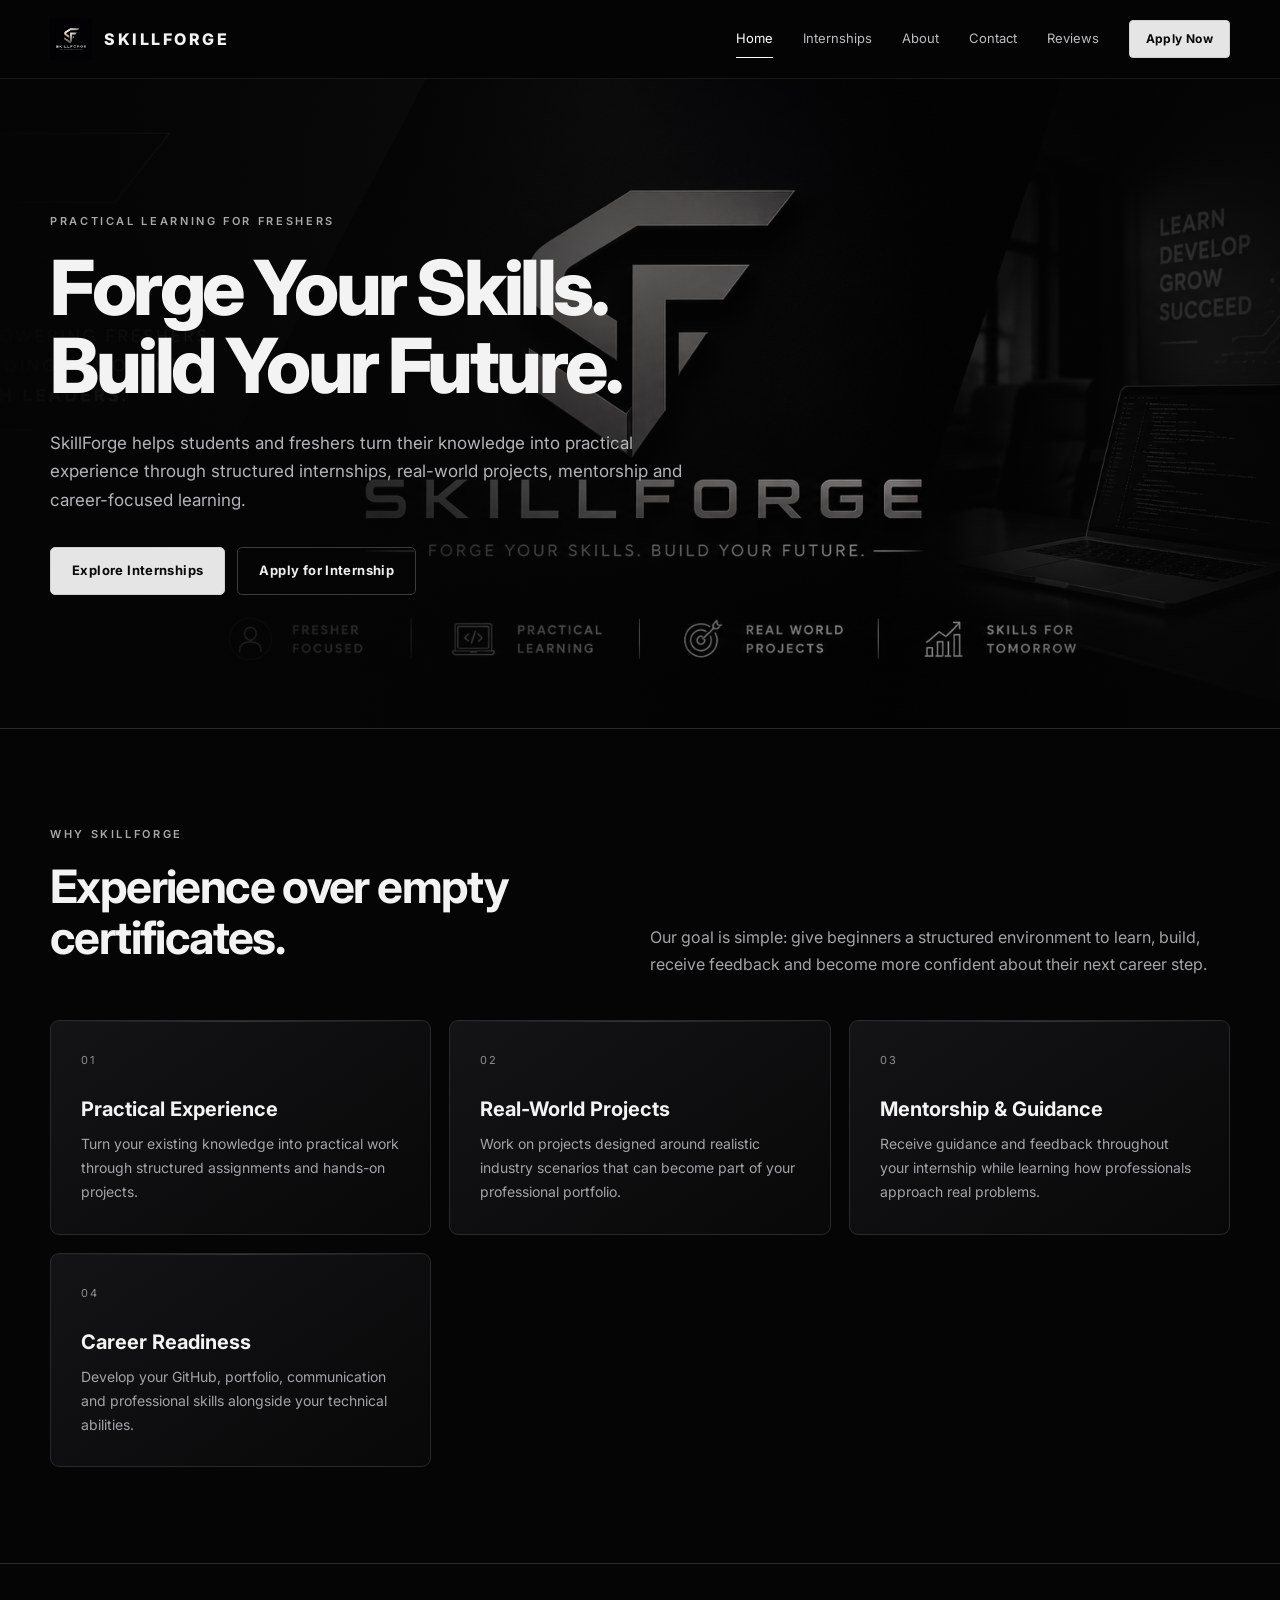
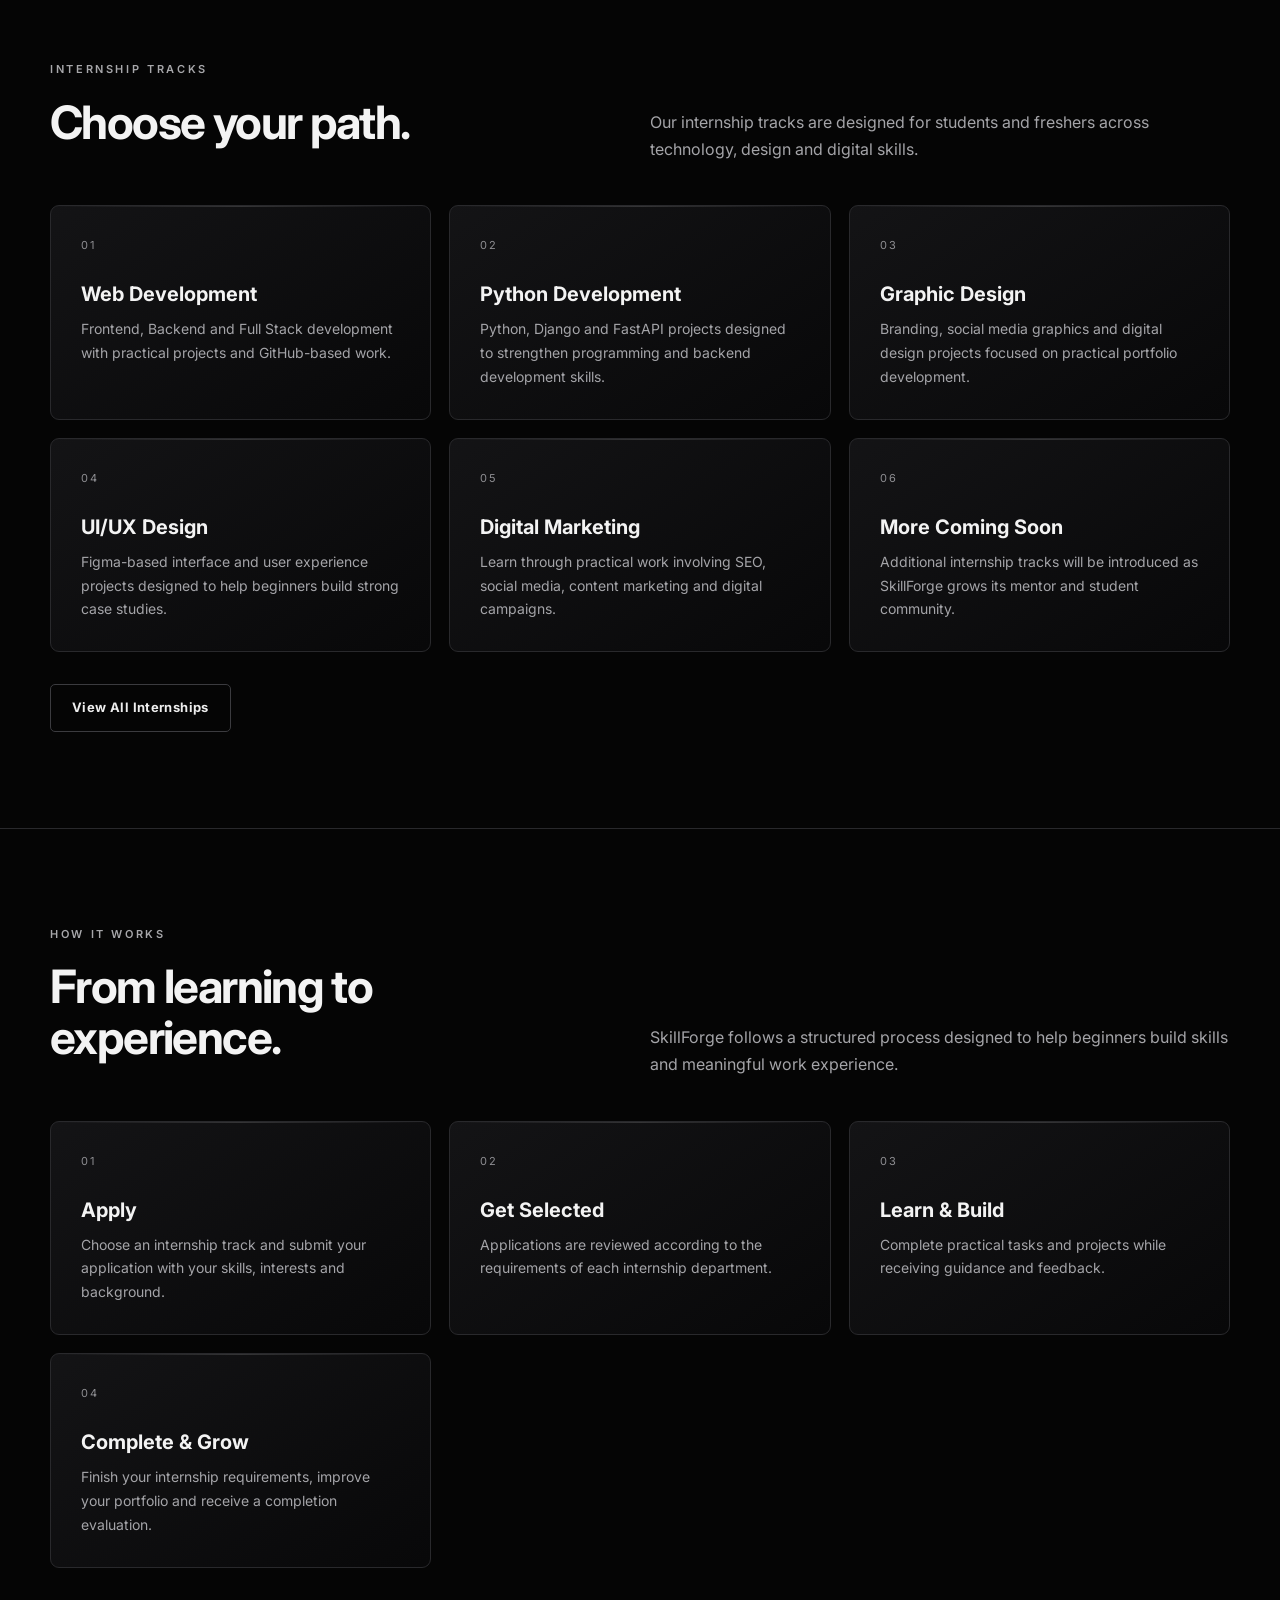
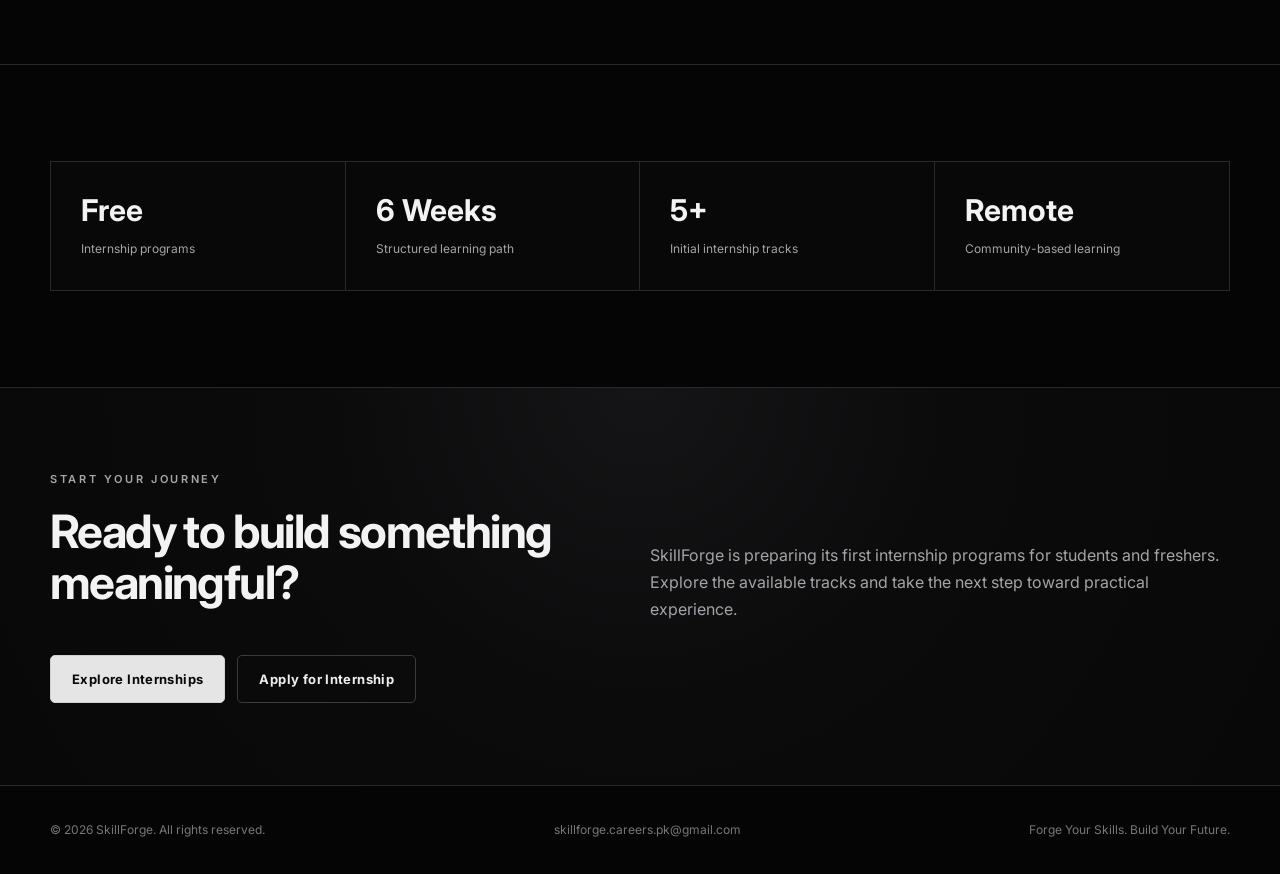
==== commit 1b64c2ef: "Updated SkillForge website design and content" ====
--- a/index.html
+++ b/index.html
@@ -35,6 +35,8 @@
         <a href="internships.html">Internships</a>
         <a href="about.html">About</a>
         <a href="contact.html">Contact</a>
+        <a href="reviews.html">Reviews</a>
+        <a class="apply-nav" href="apply.html">Apply Now</a>
       </nav>
 
     </div>
@@ -71,12 +73,7 @@
               Explore Internships
             </a>
 
-            <a
-              class="btn secondary"
-              href="https://docs.google.com/forms/d/e/1FAIpQLScp_QTxuHigA4d_ln9LkwGpGpLbpbYyFqH_f4jM0b0u-lU4zQ/viewform?usp=header"
-              target="_blank"
-              rel="noopener noreferrer"
-            >
+            <a class="btn secondary" href="apply.html">
               Apply for Internship
             </a>
 
@@ -524,12 +521,7 @@
             Explore Internships
           </a>
 
-          <a
-            class="btn secondary"
-            href="https://docs.google.com/forms/d/e/1FAIpQLScp_QTxuHigA4d_ln9LkwGpGpLbpbYyFqH_f4jM0b0u-lU4zQ/viewform?usp=header"
-            target="_blank"
-            rel="noopener noreferrer"
-          >
+          <a class="btn secondary" href="apply.html">
             Apply for Internship
           </a>
 
--- a/styles.css
+++ b/styles.css
@@ -877,4 +877,33 @@
     gap:12px;
   }
 
+}
+
+.apply-nav{
+  display:inline-flex !important;
+  align-items:center;
+  justify-content:center;
+  min-height:38px;
+  padding:0 16px;
+  border:1px solid #d0d0d0;
+  border-radius:4px;
+  background:#e5e5e5;
+  color:#090909 !important;
+  font-size:12px !important;
+  font-weight:700;
+  letter-spacing:.03em;
+  transition:.2s;
+}
+
+.apply-nav:hover{
+  background:#fff;
+  color:#050505 !important;
+  transform:translateY(-1px);
+}
+
+@media(max-width:800px){
+  .apply-nav{
+    width:100%;
+    justify-content:flex-start;
+  }
 }
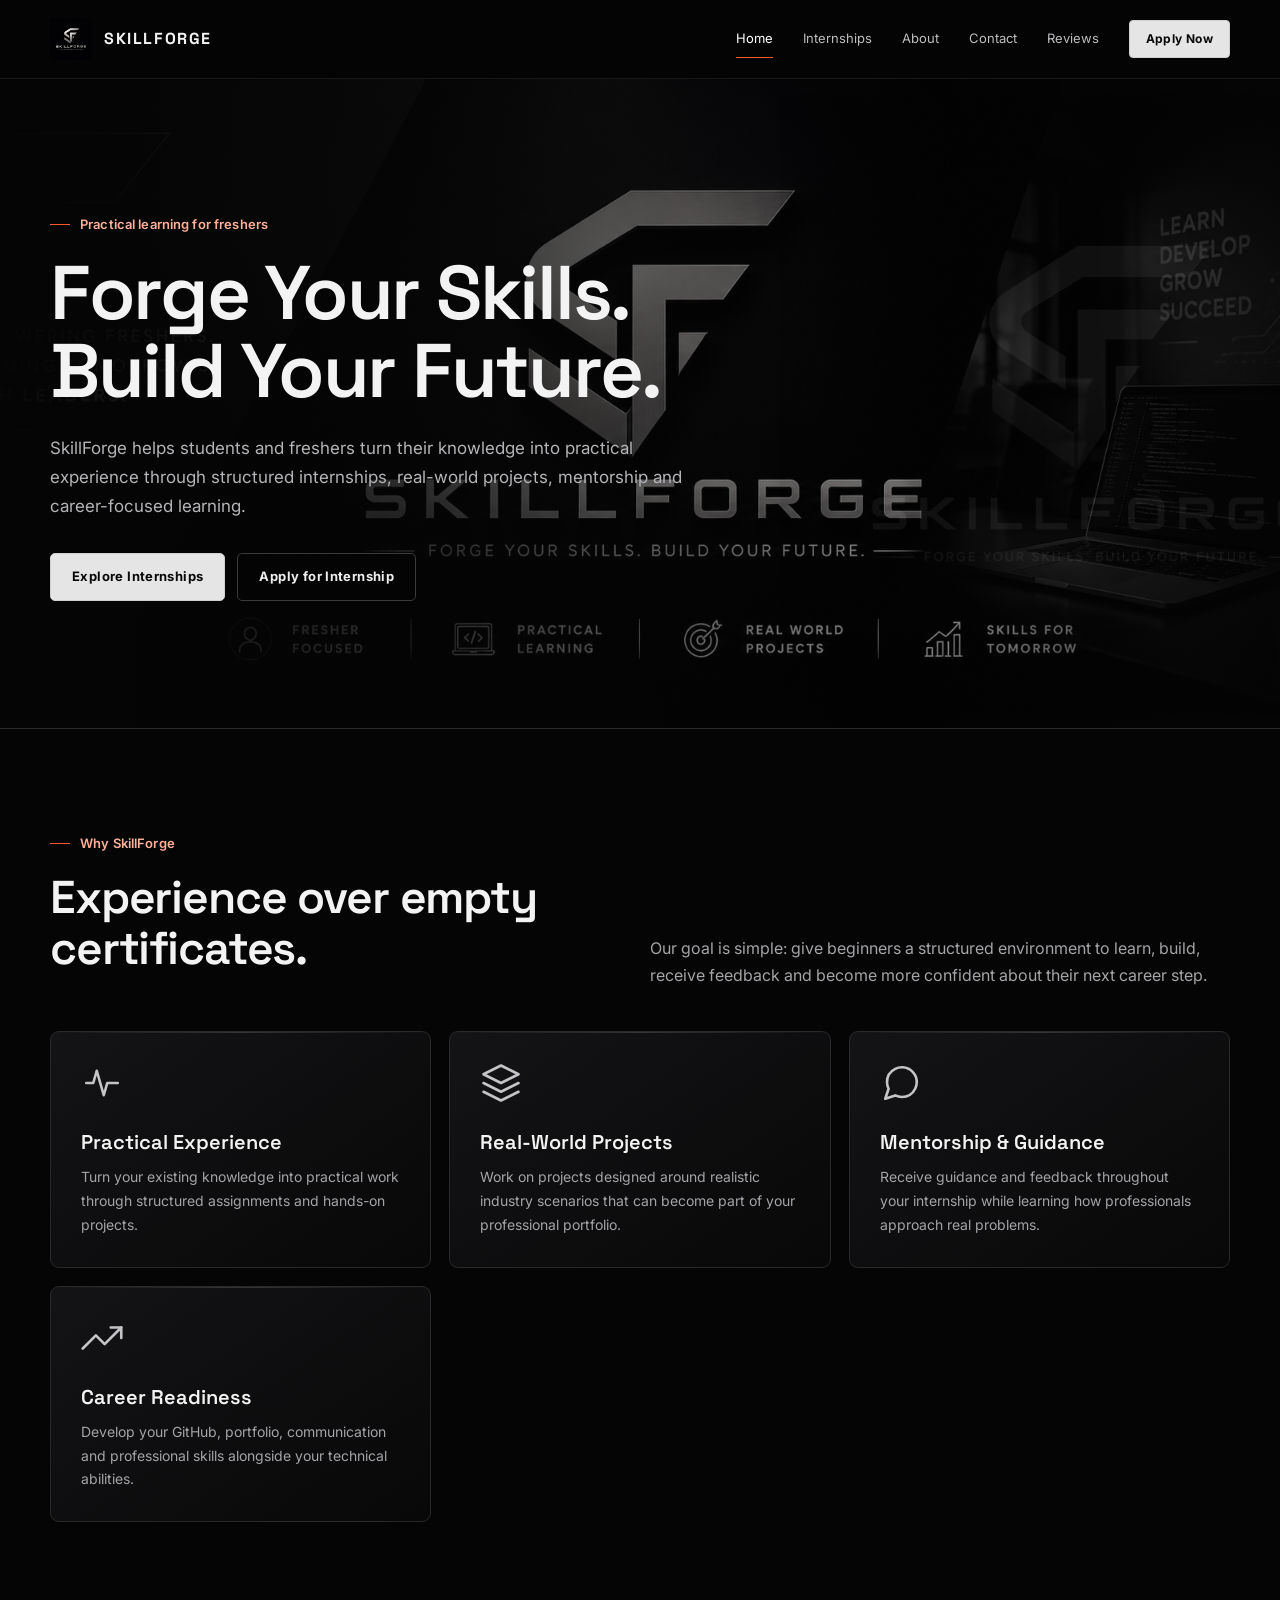
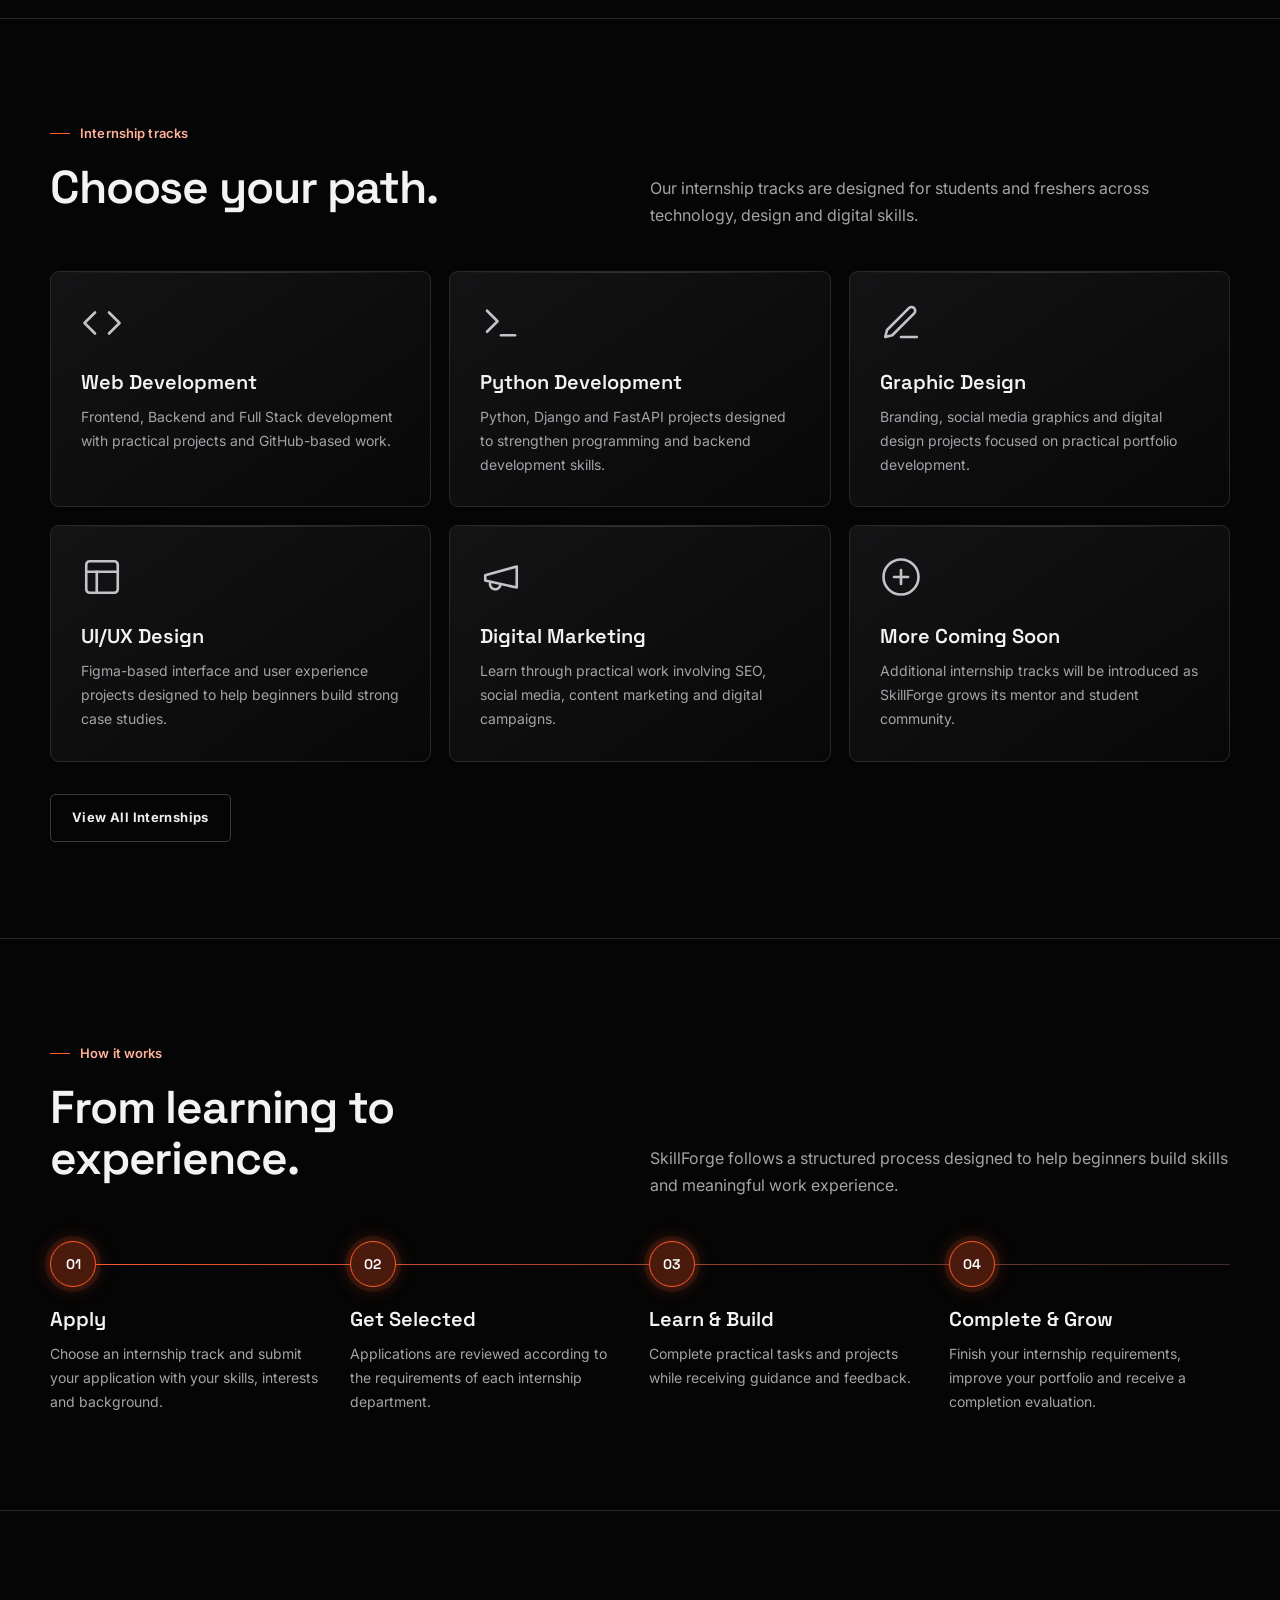
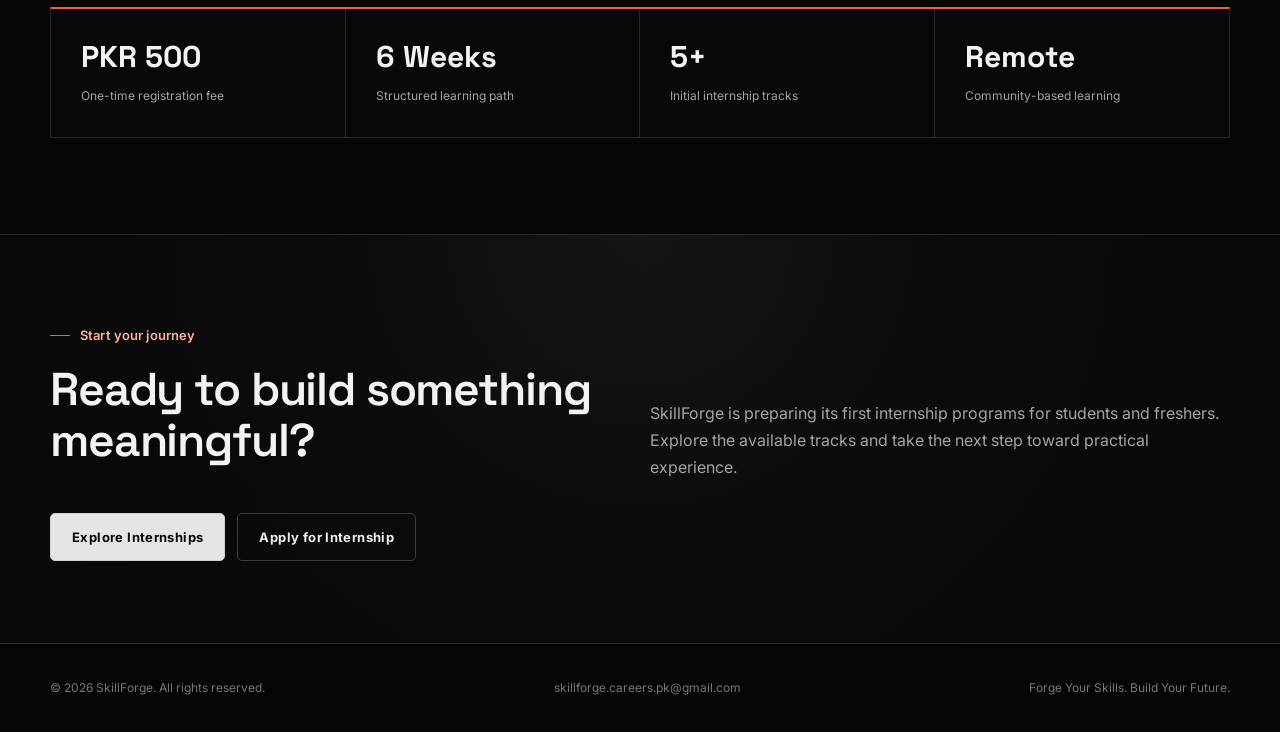
==== commit b8245729: "changes for frontend" ====
--- a/index.html
+++ b/index.html
@@ -12,7 +12,17 @@
     content="SkillForge helps students and freshers gain practical experience through structured internships, real-world projects, mentorship and career-focused learning."
   >
 
+  <link rel="preconnect" href="https://fonts.googleapis.com">
+  <link rel="preconnect" href="https://fonts.gstatic.com" crossorigin>
   <link rel="stylesheet" href="styles.css">
+
+  <noscript>
+    <style>
+      .reveal,.load-in,.path{opacity:1 !important;transform:none !important;animation:none !important;}
+      .path-line-fill{width:100% !important;}
+      .path .path-node{border-color:var(--ember) !important;background:var(--ember-deep) !important;color:#fff !important;}
+    </style>
+  </noscript>
 </head>
 
 <body>
@@ -48,26 +58,28 @@
     <!-- HERO SECTION -->
     <section class="hero">
 
+      <img class="hero-mark" src="assets/skillforge-logo.png" alt="" aria-hidden="true">
+
       <div class="container">
 
         <div class="hero-content">
 
-          <div class="eyebrow">
-            PRACTICAL LEARNING FOR FRESHERS
-          </div>
-
-          <h1>
+          <div class="eyebrow load-in" style="--d:0">
+            Practical learning for freshers
+          </div>
+
+          <h1 class="load-in" style="--d:1">
             Forge Your Skills.<br>
             Build Your Future.
           </h1>
 
-          <p class="lead">
+          <p class="lead load-in" style="--d:2">
             SkillForge helps students and freshers turn their knowledge
             into practical experience through structured internships,
             real-world projects, mentorship and career-focused learning.
           </p>
 
-          <div class="buttons">
+          <div class="buttons load-in" style="--d:3">
 
             <a class="btn" href="internships.html">
               Explore Internships
@@ -91,12 +103,12 @@
 
       <div class="container">
 
-        <div class="section-head">
+        <div class="section-head reveal">
 
           <div>
 
             <div class="eyebrow">
-              WHY SKILLFORGE
+              Why SkillForge
             </div>
 
             <h2>
@@ -116,11 +128,11 @@
 
         <div class="grid">
 
-          <article class="card">
-
-            <div class="number">
-              01
-            </div>
+          <article class="card reveal" style="--d:0">
+
+            <span class="icon" aria-hidden="true">
+              <svg viewBox="0 0 24 24" fill="none" stroke="currentColor" stroke-width="1.5" stroke-linecap="round" stroke-linejoin="round"><path d="M3 12h4l2-7 4 14 2-7h6"/></svg>
+            </span>
 
             <h3>
               Practical Experience
@@ -134,11 +146,11 @@
           </article>
 
 
-          <article class="card">
-
-            <div class="number">
-              02
-            </div>
+          <article class="card reveal" style="--d:1">
+
+            <span class="icon" aria-hidden="true">
+              <svg viewBox="0 0 24 24" fill="none" stroke="currentColor" stroke-width="1.5" stroke-linecap="round" stroke-linejoin="round"><polygon points="12 2 2 7 12 12 22 7 12 2"/><polyline points="2 17 12 22 22 17"/><polyline points="2 12 12 17 22 12"/></svg>
+            </span>
 
             <h3>
               Real-World Projects
@@ -152,11 +164,11 @@
           </article>
 
 
-          <article class="card">
-
-            <div class="number">
-              03
-            </div>
+          <article class="card reveal" style="--d:2">
+
+            <span class="icon" aria-hidden="true">
+              <svg viewBox="0 0 24 24" fill="none" stroke="currentColor" stroke-width="1.5" stroke-linecap="round" stroke-linejoin="round"><path d="M21 11.5a8.38 8.38 0 0 1-.9 3.8 8.5 8.5 0 0 1-7.6 4.7 8.38 8.38 0 0 1-3.8-.9L3 21l1.9-5.7a8.38 8.38 0 0 1-.9-3.8 8.5 8.5 0 0 1 4.7-7.6 8.38 8.38 0 0 1 3.8-.9h.5a8.48 8.48 0 0 1 8 8v.5z"/></svg>
+            </span>
 
             <h3>
               Mentorship & Guidance
@@ -170,11 +182,11 @@
           </article>
 
 
-          <article class="card">
-
-            <div class="number">
-              04
-            </div>
+          <article class="card reveal" style="--d:3">
+
+            <span class="icon" aria-hidden="true">
+              <svg viewBox="0 0 24 24" fill="none" stroke="currentColor" stroke-width="1.5" stroke-linecap="round" stroke-linejoin="round"><polyline points="23 6 13.5 15.5 8.5 10.5 1 18"/><polyline points="17 6 23 6 23 12"/></svg>
+            </span>
 
             <h3>
               Career Readiness
@@ -199,12 +211,12 @@
 
       <div class="container">
 
-        <div class="section-head">
+        <div class="section-head reveal">
 
           <div>
 
             <div class="eyebrow">
-              INTERNSHIP TRACKS
+              Internship tracks
             </div>
 
             <h2>
@@ -223,11 +235,11 @@
 
         <div class="grid">
 
-          <article class="card">
-
-            <div class="number">
-              01
-            </div>
+          <article class="card reveal" style="--d:0">
+
+            <span class="icon" aria-hidden="true">
+              <svg viewBox="0 0 24 24" fill="none" stroke="currentColor" stroke-width="1.5" stroke-linecap="round" stroke-linejoin="round"><polyline points="16 18 22 12 16 6"/><polyline points="8 6 2 12 8 18"/></svg>
+            </span>
 
             <h3>
               Web Development
@@ -241,11 +253,11 @@
           </article>
 
 
-          <article class="card">
-
-            <div class="number">
-              02
-            </div>
+          <article class="card reveal" style="--d:1">
+
+            <span class="icon" aria-hidden="true">
+              <svg viewBox="0 0 24 24" fill="none" stroke="currentColor" stroke-width="1.5" stroke-linecap="round" stroke-linejoin="round"><polyline points="4 17 10 11 4 5"/><line x1="12" y1="19" x2="20" y2="19"/></svg>
+            </span>
 
             <h3>
               Python Development
@@ -259,11 +271,11 @@
           </article>
 
 
-          <article class="card">
-
-            <div class="number">
-              03
-            </div>
+          <article class="card reveal" style="--d:2">
+
+            <span class="icon" aria-hidden="true">
+              <svg viewBox="0 0 24 24" fill="none" stroke="currentColor" stroke-width="1.5" stroke-linecap="round" stroke-linejoin="round"><path d="M12 20h9"/><path d="M16.5 3.5a2.121 2.121 0 0 1 3 3L7 19l-4 1 1-4 12.5-12.5z"/></svg>
+            </span>
 
             <h3>
               Graphic Design
@@ -277,11 +289,11 @@
           </article>
 
 
-          <article class="card">
-
-            <div class="number">
-              04
-            </div>
+          <article class="card reveal" style="--d:3">
+
+            <span class="icon" aria-hidden="true">
+              <svg viewBox="0 0 24 24" fill="none" stroke="currentColor" stroke-width="1.5" stroke-linecap="round" stroke-linejoin="round"><rect x="3" y="3" width="18" height="18" rx="2"/><line x1="3" y1="9" x2="21" y2="9"/><line x1="9" y1="21" x2="9" y2="9"/></svg>
+            </span>
 
             <h3>
               UI/UX Design
@@ -295,11 +307,11 @@
           </article>
 
 
-          <article class="card">
-
-            <div class="number">
-              05
-            </div>
+          <article class="card reveal" style="--d:4">
+
+            <span class="icon" aria-hidden="true">
+              <svg viewBox="0 0 24 24" fill="none" stroke="currentColor" stroke-width="1.5" stroke-linecap="round" stroke-linejoin="round"><path d="M3 11l18-5v12L3 14v-3z"/><path d="M11.6 16.8a3 3 0 1 1-5.8-1.6"/></svg>
+            </span>
 
             <h3>
               Digital Marketing
@@ -313,11 +325,11 @@
           </article>
 
 
-          <article class="card">
-
-            <div class="number">
-              06
-            </div>
+          <article class="card reveal" style="--d:5">
+
+            <span class="icon" aria-hidden="true">
+              <svg viewBox="0 0 24 24" fill="none" stroke="currentColor" stroke-width="1.5" stroke-linecap="round" stroke-linejoin="round"><circle cx="12" cy="12" r="10"/><line x1="12" y1="8" x2="12" y2="16"/><line x1="8" y1="12" x2="16" y2="12"/></svg>
+            </span>
 
             <h3>
               More Coming Soon
@@ -351,12 +363,12 @@
 
       <div class="container">
 
-        <div class="section-head">
+        <div class="section-head reveal">
 
           <div>
 
             <div class="eyebrow">
-              HOW IT WORKS
+              How it works
             </div>
 
             <h2>
@@ -373,78 +385,46 @@
         </div>
 
 
-        <div class="grid">
-
-          <article class="card">
-
-            <div class="number">
-              01
-            </div>
-
-            <h3>
-              Apply
-            </h3>
-
+        <div class="path reveal">
+
+          <div class="path-line"></div>
+          <div class="path-line-fill"></div>
+
+          <div class="path-step">
+            <div class="path-node">01</div>
+            <h3>Apply</h3>
             <p>
               Choose an internship track and submit your application
               with your skills, interests and background.
             </p>
-
-          </article>
-
-
-          <article class="card">
-
-            <div class="number">
-              02
-            </div>
-
-            <h3>
-              Get Selected
-            </h3>
-
+          </div>
+
+          <div class="path-step">
+            <div class="path-node">02</div>
+            <h3>Get Selected</h3>
             <p>
               Applications are reviewed according to the requirements
               of each internship department.
             </p>
-
-          </article>
-
-
-          <article class="card">
-
-            <div class="number">
-              03
-            </div>
-
-            <h3>
-              Learn & Build
-            </h3>
-
+          </div>
+
+          <div class="path-step">
+            <div class="path-node">03</div>
+            <h3>Learn & Build</h3>
             <p>
               Complete practical tasks and projects while receiving
               guidance and feedback.
             </p>
-
-          </article>
-
-
-          <article class="card">
-
-            <div class="number">
-              04
-            </div>
-
-            <h3>
-              Complete & Grow
-            </h3>
-
+          </div>
+
+          <div class="path-step">
+            <div class="path-node">04</div>
+            <h3>Complete & Grow</h3>
             <p>
               Finish your internship requirements, improve your portfolio
               and receive a completion evaluation.
             </p>
-
-          </article>
+          </div>
 
         </div>
 
@@ -458,11 +438,11 @@
 
       <div class="container">
 
-        <div class="stats">
+        <div class="stats reveal">
 
           <div class="stat">
-            <strong>Free</strong>
-            <span>Internship programs</span>
+            <strong>PKR 500</strong>
+            <span>One-time registration fee</span>
           </div>
 
           <div class="stat">
@@ -492,12 +472,12 @@
 
       <div class="container">
 
-        <div class="section-head">
+        <div class="section-head reveal">
 
           <div>
 
             <div class="eyebrow">
-              START YOUR JOURNEY
+              Start your journey
             </div>
 
             <h2>
@@ -566,4 +546,4 @@
 
 </body>
 
-</html>+</html>
--- a/styles.css
+++ b/styles.css
@@ -1,4 +1,4 @@
-@import url('https://fonts.googleapis.com/css2?family=Inter:wght@400;500;600;700;800&display=swap');
+@import url('https://fonts.googleapis.com/css2?family=Space+Grotesk:wght@500;600;700&family=Inter:wght@400;500;600;700;800&display=swap');
 
 :root{
   --bg:#050505;
@@ -10,6 +10,12 @@
   --silver:#d8d8d8;
   --silver-2:#8f8f93;
   --max:1180px;
+
+  --font-display:'Space Grotesk',Inter,system-ui,sans-serif;
+
+  --ember:#ff5a2b;
+  --ember-soft:#ffb199;
+  --ember-deep:#4a1b0d;
 }
 
 /* =========================
@@ -83,8 +89,9 @@
   display:flex;
   align-items:center;
   gap:12px;
-  font-weight:800;
-  letter-spacing:.16em;
+  font-family:var(--font-display);
+  font-weight:700;
+  letter-spacing:.1em;
   transition:opacity .2s ease;
 }
 
@@ -131,9 +138,13 @@
   color:#fff;
 }
 
-.links a:hover::after,
+.links a:hover::after{
+  width:100%;
+}
+
 .links a.active::after{
   width:100%;
+  background:var(--ember);
 }
 
 .menu{
@@ -158,6 +169,8 @@
 ========================= */
 
 .hero{
+  position:relative;
+  overflow:hidden;
   min-height:650px;
   display:flex;
   align-items:center;
@@ -175,41 +188,69 @@
   border-bottom:1px solid var(--line);
 }
 
+.hero-mark{
+  position:absolute;
+  right:-120px;
+  top:50%;
+  width:620px;
+  transform:translateY(-50%);
+  opacity:.05;
+  filter:grayscale(1) brightness(1.6);
+  pointer-events:none;
+  user-select:none;
+  z-index:0;
+}
+
 .hero-content{
+  position:relative;
+  z-index:1;
   max-width:680px;
   padding:100px 0;
 }
 
 .eyebrow{
-  text-transform:uppercase;
-  letter-spacing:.24em;
-  font-size:11px;
+  display:inline-flex;
+  align-items:center;
+  gap:10px;
+  letter-spacing:.01em;
+  font-size:13px;
   font-weight:600;
-  color:#a7a7aa;
+  color:var(--ember-soft);
   margin-bottom:18px;
 }
 
+.eyebrow::before{
+  content:"";
+  width:20px;
+  height:1px;
+  background:var(--ember);
+  flex:none;
+}
+
 h1{
+  font-family:var(--font-display);
   font-size:clamp(42px,6vw,76px);
   line-height:1.03;
-  letter-spacing:-.045em;
+  letter-spacing:-.03em;
   margin-bottom:24px;
-  font-weight:800;
+  font-weight:600;
 }
 
 h2{
+  font-family:var(--font-display);
   font-size:clamp(30px,4vw,46px);
   line-height:1.1;
-  letter-spacing:-.035em;
+  letter-spacing:-.025em;
   margin-bottom:16px;
-  font-weight:700;
+  font-weight:600;
 }
 
 h3{
+  font-family:var(--font-display);
   font-size:20px;
   line-height:1.25;
   margin-bottom:10px;
-  font-weight:700;
+  font-weight:600;
 }
 
 p{
@@ -235,6 +276,8 @@
 }
 
 .btn{
+  position:relative;
+  overflow:hidden;
   display:inline-flex;
   align-items:center;
   justify-content:center;
@@ -257,6 +300,27 @@
     border-color .2s ease,
     color .2s ease,
     box-shadow .2s ease;
+}
+
+.btn::after{
+  content:"";
+  position:absolute;
+  top:0;
+  left:-60%;
+  width:40%;
+  height:100%;
+  background:linear-gradient(
+    120deg,
+    transparent,
+    rgba(255,255,255,.65),
+    transparent
+  );
+  transform:skewX(-18deg);
+  transition:left .65s cubic-bezier(.2,.7,.2,1);
+}
+
+.btn:hover::after{
+  left:140%;
 }
 
 .btn:hover{
@@ -394,7 +458,32 @@
   display:grid;
   grid-template-columns:repeat(4,1fr);
   border:1px solid var(--line);
+  border-top:2px solid var(--ember);
   background:#080809;
+}
+
+.stat strong{
+  font-family:var(--font-display);
+}
+
+.icon{
+  display:flex;
+  align-items:center;
+  justify-content:center;
+  width:42px;
+  height:42px;
+  margin-bottom:26px;
+  color:#c4c4c8;
+  transition:color .3s ease;
+}
+
+.icon svg{
+  width:100%;
+  height:100%;
+}
+
+.card:hover .icon{
+  color:var(--ember-soft);
 }
 
 .stat{
@@ -906,4 +995,191 @@
     width:100%;
     justify-content:flex-start;
   }
-}+}
+
+/* =========================
+   MOTION: LOAD-IN (hero)
+========================= */
+
+@keyframes riseIn{
+  from{
+    opacity:0;
+    transform:translateY(16px);
+  }
+  to{
+    opacity:1;
+    transform:translateY(0);
+  }
+}
+
+.load-in{
+  opacity:0;
+  animation:riseIn .8s cubic-bezier(.16,.84,.44,1) forwards;
+  animation-delay:calc(var(--d,0) * 120ms + 60ms);
+}
+
+
+/* =========================
+   MOTION: SCROLL REVEAL
+========================= */
+
+.reveal{
+  opacity:0;
+  transform:translateY(22px);
+  transition:
+    opacity .6s ease,
+    transform .6s ease;
+  transition-delay:calc(var(--d,0) * 90ms);
+}
+
+.reveal.in-view{
+  opacity:1;
+  transform:translateY(0);
+}
+
+@media(prefers-reduced-motion:reduce){
+  *,
+  *::before,
+  *::after{
+    animation-duration:.001ms !important;
+    animation-iteration-count:1 !important;
+    transition-duration:.001ms !important;
+    scroll-behavior:auto !important;
+  }
+}
+
+
+/* =========================
+   PROCESS PATH (How It Works)
+========================= */
+
+.path{
+  position:relative;
+  display:grid;
+  grid-template-columns:repeat(4,1fr);
+  gap:18px;
+}
+
+.path-line{
+  position:absolute;
+  top:23px;
+  left:0;
+  right:0;
+  height:1px;
+  background:var(--line);
+  z-index:0;
+}
+
+.path-line-fill{
+  position:absolute;
+  top:23px;
+  left:0;
+  height:1px;
+  width:0%;
+  background:linear-gradient(90deg,var(--ember),rgba(255,90,43,.1));
+  z-index:0;
+  transition:width 1.4s cubic-bezier(.2,.7,.2,1);
+}
+
+.path.in-view .path-line-fill{
+  width:100%;
+}
+
+.path-step{
+  position:relative;
+  z-index:1;
+}
+
+.path-node{
+  display:flex;
+  align-items:center;
+  justify-content:center;
+  width:46px;
+  height:46px;
+  margin-bottom:20px;
+  border-radius:50%;
+  border:1px solid var(--line);
+  background:var(--panel-2);
+
+  font-family:var(--font-display);
+  font-weight:600;
+  font-size:14px;
+  color:#aeaeb2;
+
+  transition:
+    border-color .5s ease,
+    color .5s ease,
+    background .5s ease,
+    box-shadow .5s ease;
+}
+
+.path.in-view .path-node{
+  border-color:var(--ember);
+  background:var(--ember-deep);
+  color:#fff;
+  box-shadow:
+    0 0 0 5px rgba(255,90,43,.10),
+    0 0 20px rgba(255,90,43,.3);
+}
+
+.path-step p{
+  color:var(--muted);
+  font-size:14px;
+}
+
+
+@media(max-width:800px){
+
+  .hero-mark{
+    display:none;
+  }
+
+  .path{
+    grid-template-columns:1fr;
+    gap:0;
+  }
+
+  .path-line,
+  .path-line-fill{
+    display:none;
+  }
+
+  .path-step{
+    position:relative;
+    padding-left:26px;
+    padding-bottom:30px;
+  }
+
+  .path-step::before{
+    content:"";
+    position:absolute;
+    left:11px;
+    top:46px;
+    bottom:0;
+    width:1px;
+    background:var(--line);
+  }
+
+  .path-step:last-child::before{
+    display:none;
+  }
+
+  .path-step:last-child{
+    padding-bottom:0;
+  }
+
+  .path-node{
+    position:absolute;
+    left:-12px;
+    top:0;
+    width:34px;
+    height:34px;
+    font-size:12px;
+  }
+
+  .path-step h3,
+  .path-step p{
+    padding-left:36px;
+  }
+
+}
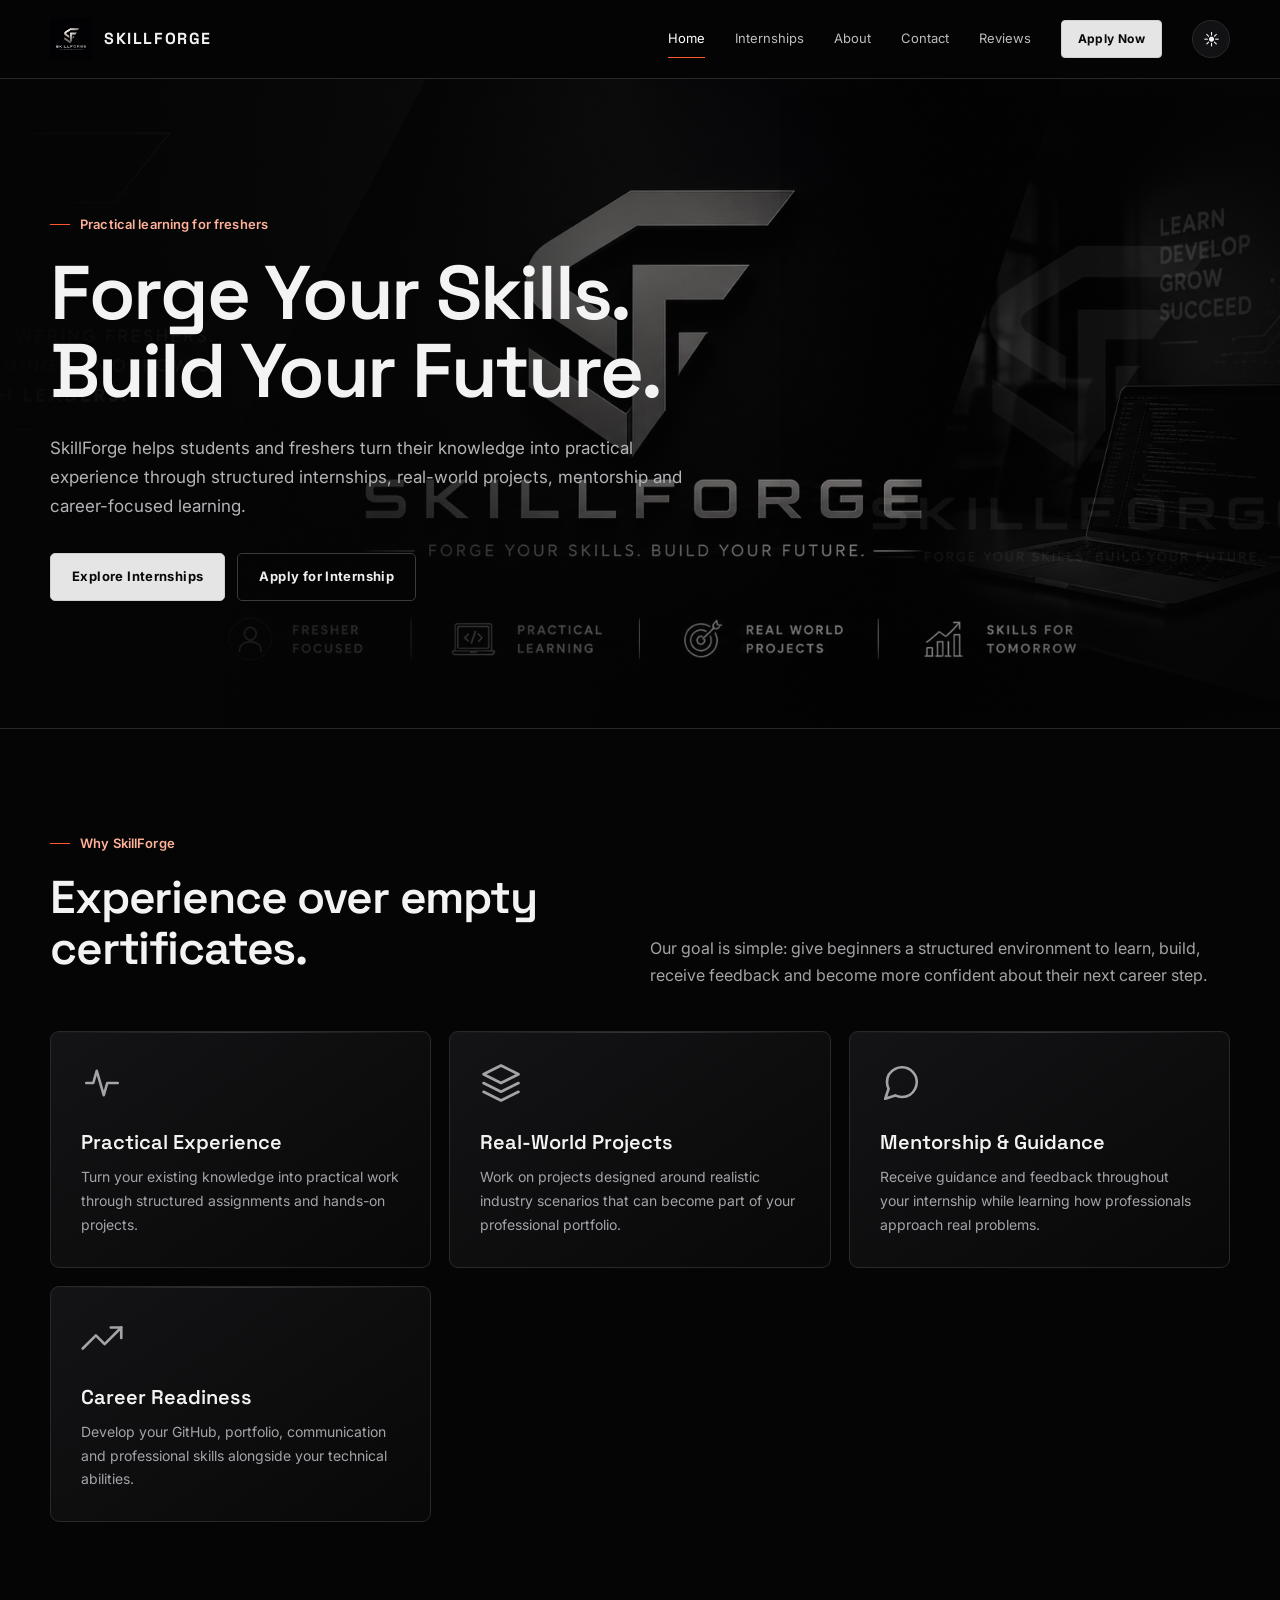
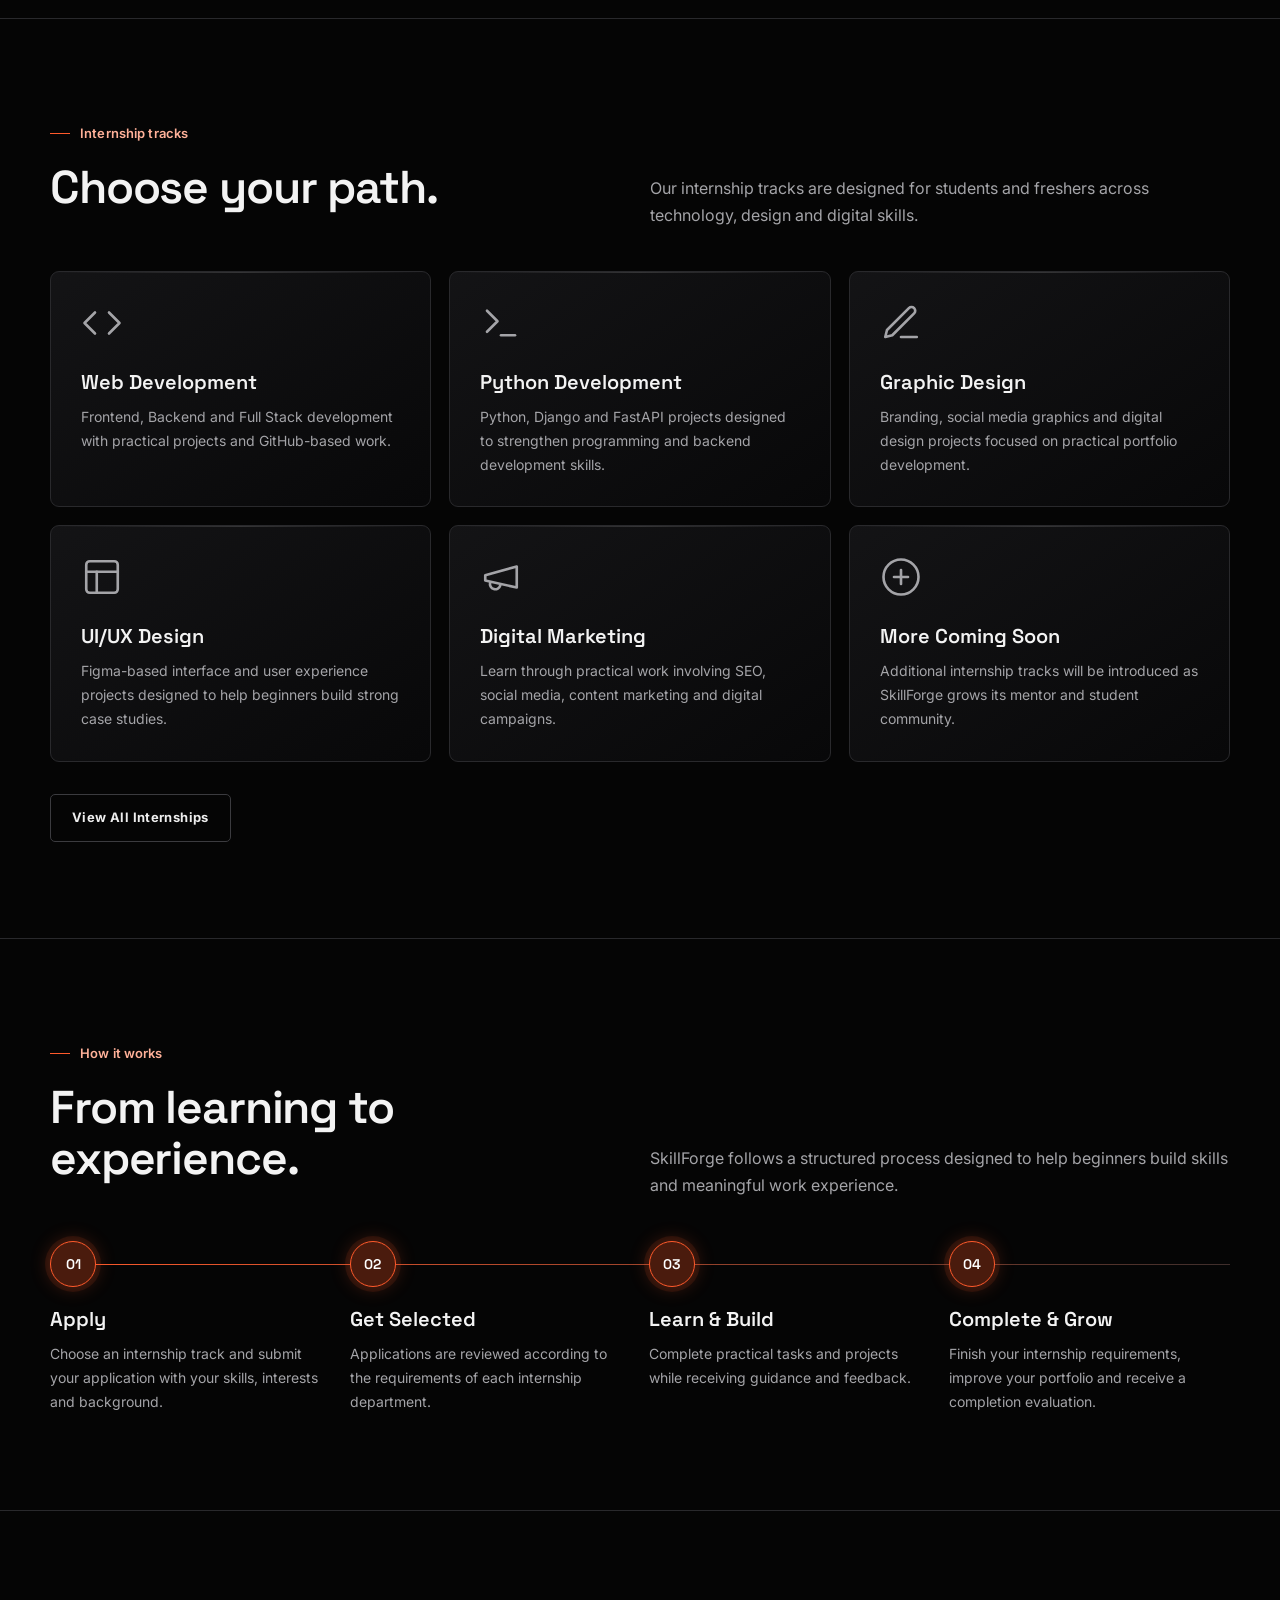
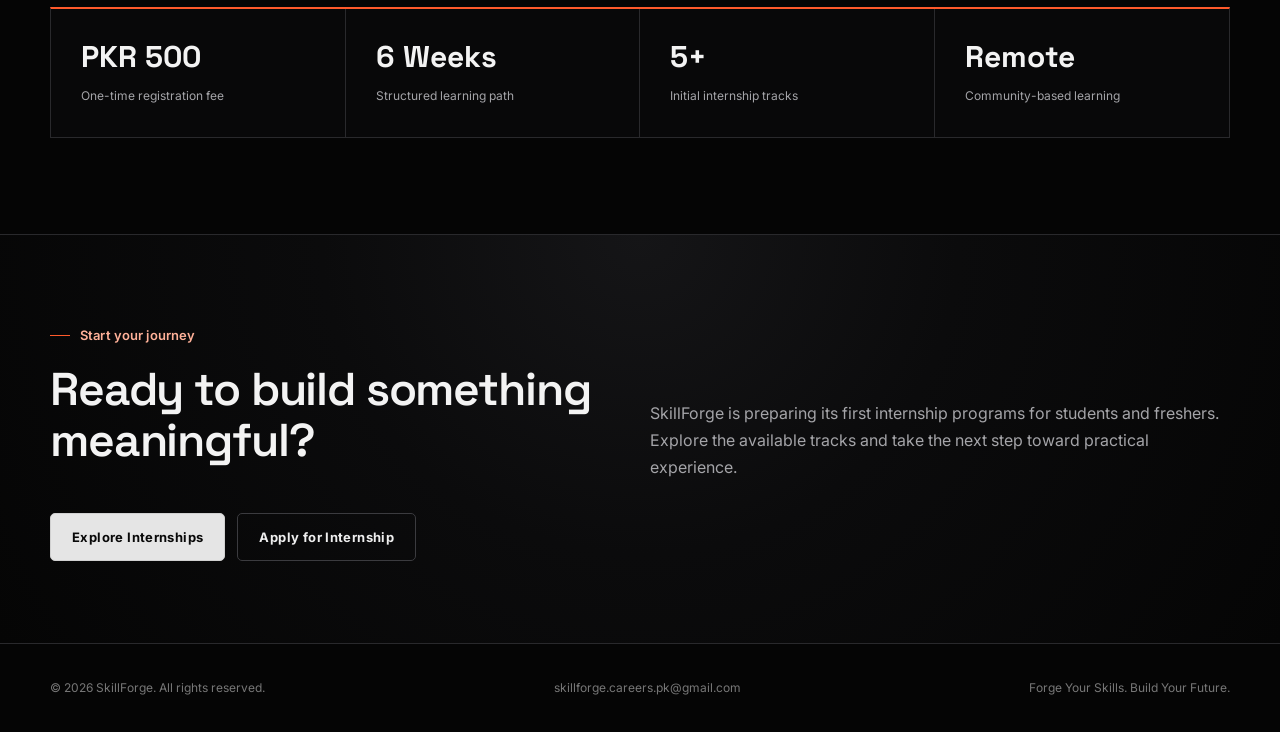
==== commit 8c697d60: "frontend additions" ====
--- a/index.html
+++ b/index.html
@@ -4,6 +4,11 @@
 <head>
   <meta charset="utf-8">
   <meta name="viewport" content="width=device-width,initial-scale=1">
+  <script>
+    if (localStorage.getItem("theme") === "light") {
+      document.documentElement.dataset.theme = "light";
+    }
+  </script>
 
   <title>SkillForge | Forge Your Skills. Build Your Future.</title>
 
@@ -47,6 +52,7 @@
         <a href="contact.html">Contact</a>
         <a href="reviews.html">Reviews</a>
         <a class="apply-nav" href="apply.html">Apply Now</a>
+        <button id="theme-toggle" class="theme-toggle" aria-label="Toggle theme">☀️</button>
       </nav>
 
     </div>
--- a/styles.css
+++ b/styles.css
@@ -16,6 +16,70 @@
   --ember:#ff5a2b;
   --ember-soft:#ffb199;
   --ember-deep:#4a1b0d;
+
+
+  --bg-rgb:5,5,5;
+  --nav-link:#bdbdc1;
+  --heading:#ffffff;
+  --lead:#b4b4b8;
+  --card-a:rgba(20,20,22,.98);
+  --card-b:rgba(8,8,9,.98);
+  --card-a-hover:rgba(25,25,27,.98);
+  --card-strong:#d6d6d8;
+  --line-hover:#3d3d42;
+  --btn-bg:#e5e5e5;
+  --btn-bg-hover:#ffffff;
+  --btn-text:#090909;
+  --btn-border:#d0d0d0;
+  --btn2-text:#eeeeee;
+  --btn2-border:#3b3b3f;
+  --btn2-hover-bg:#151517;
+  --input-bg:#0b0b0c;
+  --input-border:#303034;
+  --label:#bbbbbb;
+  --stats-bg:#080809;
+  --footer-text:#777777;
+  --page-hero-1:#18181a;
+  --page-hero-2:#090909;
+  --cta-1:#151517;
+  --cta-2:#0b0b0c;
+
+}
+
+[data-theme="light"]{
+  --bg:#f7f7f8;
+  --panel:#ffffff;
+  --panel-2:#f0f0f2;
+  --text:#111114;
+  --muted:#55555c;
+  --line:#dcdce0;
+  --ember-soft:#c2410c;
+
+  --bg-rgb:247,247,248;
+  --nav-link:#44444a;
+  --heading:#000000;
+  --lead:#44444a;
+  --card-a:#ffffff;
+  --card-b:#f4f4f6;
+  --card-a-hover:#ffffff;
+  --card-strong:#222222;
+  --line-hover:#b8b8be;
+  --btn-bg:#111114;
+  --btn-bg-hover:#000000;
+  --btn-text:#ffffff;
+  --btn-border:#111114;
+  --btn2-text:#222222;
+  --btn2-border:#c4c4ca;
+  --btn2-hover-bg:#ececef;
+  --input-bg:#ffffff;
+  --input-border:#c9c9cf;
+  --label:#44444a;
+  --stats-bg:#ffffff;
+  --footer-text:#66666c;
+  --page-hero-1:#ececef;
+  --page-hero-2:#f3f3f5;
+  --cta-1:#ececef;
+  --cta-2:#f3f3f5;
 }
 
 /* =========================
@@ -71,10 +135,10 @@
   position:sticky;
   top:0;
   z-index:20;
-  background:rgba(5,5,5,.88);
+  background:rgba(var(--bg-rgb),.88);
   backdrop-filter:blur(16px);
   -webkit-backdrop-filter:blur(16px);
-  border-bottom:1px solid rgba(255,255,255,.08);
+  border-bottom:1px solid var(--line);
 }
 
 .nav-inner{
@@ -118,7 +182,7 @@
 .links a{
   position:relative;
   font-size:13px;
-  color:#bdbdc1;
+  color:var(--nav-link);
   transition:color .2s ease;
 }
 
@@ -129,13 +193,13 @@
   bottom:-8px;
   width:0;
   height:1px;
-  background:#fff;
+  background:var(--text);
   transition:width .2s ease;
 }
 
 .links a:hover,
 .links a.active{
-  color:#fff;
+  color:var(--heading);
 }
 
 .links a:hover::after{
@@ -151,7 +215,7 @@
   display:none;
   background:transparent;
   border:1px solid var(--line);
-  color:#fff;
+  color:var(--text);
   padding:9px 13px;
   border-radius:6px;
   cursor:pointer;
@@ -159,8 +223,8 @@
 }
 
 .menu:hover{
-  background:#111113;
-  border-color:#444448;
+  background:var(--panel-2);
+  border-color:var(--line-hover);
 }
 
 
@@ -178,10 +242,10 @@
   background:
     linear-gradient(
       90deg,
-      rgba(5,5,5,.99) 0%,
-      rgba(5,5,5,.82) 35%,
-      rgba(5,5,5,.42) 70%,
-      rgba(5,5,5,.80) 100%
+      rgba(var(--bg-rgb),.99) 0%,
+      rgba(var(--bg-rgb),.82) 35%,
+      rgba(var(--bg-rgb),.42) 70%,
+      rgba(var(--bg-rgb),.80) 100%
     ),
     url("assets/skillforge-cover.png") center/cover no-repeat;
 
@@ -259,7 +323,7 @@
 
 .lead{
   font-size:17px;
-  color:#b4b4b8;
+  color:var(--lead);
   max-width:650px;
 }
 
@@ -289,9 +353,9 @@
   font-weight:700;
   letter-spacing:.03em;
 
-  border:1px solid #d0d0d0;
-  background:#e5e5e5;
-  color:#090909;
+  border:1px solid var(--btn-border);
+  background:var(--btn-bg);
+  color:var(--btn-text);
 
   cursor:pointer;
   transition:
@@ -325,20 +389,20 @@
 
 .btn:hover{
   transform:translateY(-2px);
-  background:#fff;
+  background:var(--btn-bg-hover);
   box-shadow:0 10px 30px rgba(255,255,255,.08);
 }
 
 .btn.secondary{
   background:transparent;
-  color:#eee;
-  border-color:#3b3b3f;
+  color:var(--btn2-text);
+  border-color:var(--btn2-border);
 }
 
 .btn.secondary:hover{
-  background:#151517;
-  border-color:#66666b;
-  color:#fff;
+  background:var(--btn2-hover-bg);
+  border-color:var(--line-hover);
+  color:var(--heading);
   box-shadow:0 10px 30px rgba(0,0,0,.25);
 }
 
@@ -382,12 +446,7 @@
 
 .card{
   position:relative;
-  background:
-    linear-gradient(
-      145deg,
-      rgba(20,20,22,.98),
-      rgba(8,8,9,.98)
-    );
+  background:linear-gradient(145deg,var(--card-a),var(--card-b));
 
   border:1px solid var(--line);
   padding:30px;
@@ -419,13 +478,8 @@
 
 .card:hover{
   transform:translateY(-4px);
-  border-color:#3d3d42;
-  background:
-    linear-gradient(
-      145deg,
-      rgba(25,25,27,.98),
-      rgba(9,9,10,.98)
-    );
+  border-color:var(--line-hover);
+  background:linear-gradient(145deg,var(--card-a-hover),var(--card-b));
 }
 
 .card p{
@@ -438,14 +492,14 @@
 }
 
 .card strong{
-  color:#d6d6d8;
+  color:var(--card-strong);
   font-weight:600;
 }
 
 .number{
   font-size:11px;
   letter-spacing:.18em;
-  color:#8e8e92;
+  color:var(--muted);
   margin-bottom:28px;
 }
 
@@ -459,7 +513,7 @@
   grid-template-columns:repeat(4,1fr);
   border:1px solid var(--line);
   border-top:2px solid var(--ember);
-  background:#080809;
+  background:var(--stats-bg);
 }
 
 .stat strong{
@@ -473,7 +527,7 @@
   width:42px;
   height:42px;
   margin-bottom:26px;
-  color:#c4c4c8;
+  color:var(--muted);
   transition:color .3s ease;
 }
 
@@ -518,9 +572,9 @@
   background:
     radial-gradient(
       circle at 78% 20%,
-      #18181a 0,
-      #090909 40%,
-      #050505 72%
+      var(--page-hero-1) 0,
+      var(--page-hero-2) 40%,
+      var(--bg) 72%
     );
 
   border-bottom:1px solid var(--line);
@@ -561,7 +615,7 @@
 
 .list-item b{
   min-width:34px;
-  color:#aaa;
+  color:var(--muted);
   font-size:12px;
   letter-spacing:.12em;
   padding-top:3px;
@@ -587,9 +641,9 @@
   background:
     radial-gradient(
       circle at 50% 0%,
-      #151517 0,
-      #0b0b0c 42%,
-      #080808 100%
+      var(--cta-1) 0,
+      var(--cta-2) 42%,
+      var(--bg) 100%
     );
 }
 
@@ -598,7 +652,7 @@
 }
 
 .cta .section-head p{
-  color:#a4a4a8;
+  color:var(--muted);
 }
 
 
@@ -608,9 +662,9 @@
 
 .footer{
   padding:34px 0;
-  color:#777;
+  color:var(--footer-text);
   border-top:1px solid var(--line);
-  background:#050505;
+  background:var(--bg);
 }
 
 .footer-inner{
@@ -621,7 +675,7 @@
 }
 
 .footer-inner span{
-  color:#777;
+  color:var(--footer-text);
 }
 
 
@@ -636,7 +690,7 @@
 label{
   display:block;
   font-size:12px;
-  color:#bbb;
+  color:var(--label);
   margin-bottom:7px;
 }
 
@@ -644,9 +698,9 @@
 textarea,
 select{
   width:100%;
-  background:#0b0b0c;
-  border:1px solid #303034;
-  color:#fff;
+  background:var(--input-bg);
+  border:1px solid var(--input-border);
+  color:var(--text);
   padding:13px 14px;
   border-radius:5px;
   font:inherit;
@@ -661,14 +715,14 @@
 input:focus,
 textarea:focus,
 select:focus{
-  border-color:#68686d;
-  background:#0e0e10;
+  border-color:var(--line-hover);
+  background:var(--input-bg);
   box-shadow:0 0 0 3px rgba(255,255,255,.04);
 }
 
 input::placeholder,
 textarea::placeholder{
-  color:#66666b;
+  color:var(--muted);
 }
 
 textarea{
@@ -678,7 +732,7 @@
 
 .note{
   font-size:12px;
-  color:#777;
+  color:var(--muted);
   margin-top:12px;
 }
 
@@ -702,11 +756,11 @@
 }
 
 ::-webkit-scrollbar-track{
-  background:#050505;
+  background:var(--bg);
 }
 
 ::-webkit-scrollbar-thumb{
-  background:#29292c;
+  background:var(--line);
   border-radius:10px;
 }
 
@@ -750,7 +804,7 @@
     right:14px;
     top:72px;
 
-    background:rgba(11,11,12,.98);
+    background:var(--panel);
     border:1px solid var(--line);
     border-radius:7px;
 
@@ -784,9 +838,9 @@
     background:
       linear-gradient(
         180deg,
-        rgba(5,5,5,.86) 0%,
-        rgba(5,5,5,.70) 55%,
-        rgba(5,5,5,.96) 100%
+        rgba(var(--bg-rgb),.86) 0%,
+        rgba(var(--bg-rgb),.70) 55%,
+        rgba(var(--bg-rgb),.96) 100%
       ),
       url("assets/skillforge-cover.png") center/cover no-repeat;
   }
@@ -974,10 +1028,10 @@
   justify-content:center;
   min-height:38px;
   padding:0 16px;
-  border:1px solid #d0d0d0;
+  border:1px solid var(--btn-border);
   border-radius:4px;
-  background:#e5e5e5;
-  color:#090909 !important;
+  background:var(--btn-bg);
+  color:var(--btn-text) !important;
   font-size:12px !important;
   font-weight:700;
   letter-spacing:.03em;
@@ -985,8 +1039,8 @@
 }
 
 .apply-nav:hover{
-  background:#fff;
-  color:#050505 !important;
+  background:var(--btn-bg-hover);
+  color:var(--btn-text) !important;
   transform:translateY(-1px);
 }
 
@@ -1104,7 +1158,7 @@
   font-family:var(--font-display);
   font-weight:600;
   font-size:14px;
-  color:#aeaeb2;
+  color:var(--muted);
 
   transition:
     border-color .5s ease,
@@ -1183,3 +1237,19 @@
   }
 
 }
+
+.theme-toggle{
+  background:var(--panel-2);
+  color:var(--text);
+  border:1px solid var(--line);
+  border-radius:999px;
+  width:38px;
+  height:38px;
+  font-size:16px;
+  cursor:pointer;
+  transition:.2s ease;
+}
+
+.theme-toggle:hover{
+  border-color:var(--line-hover);
+}
